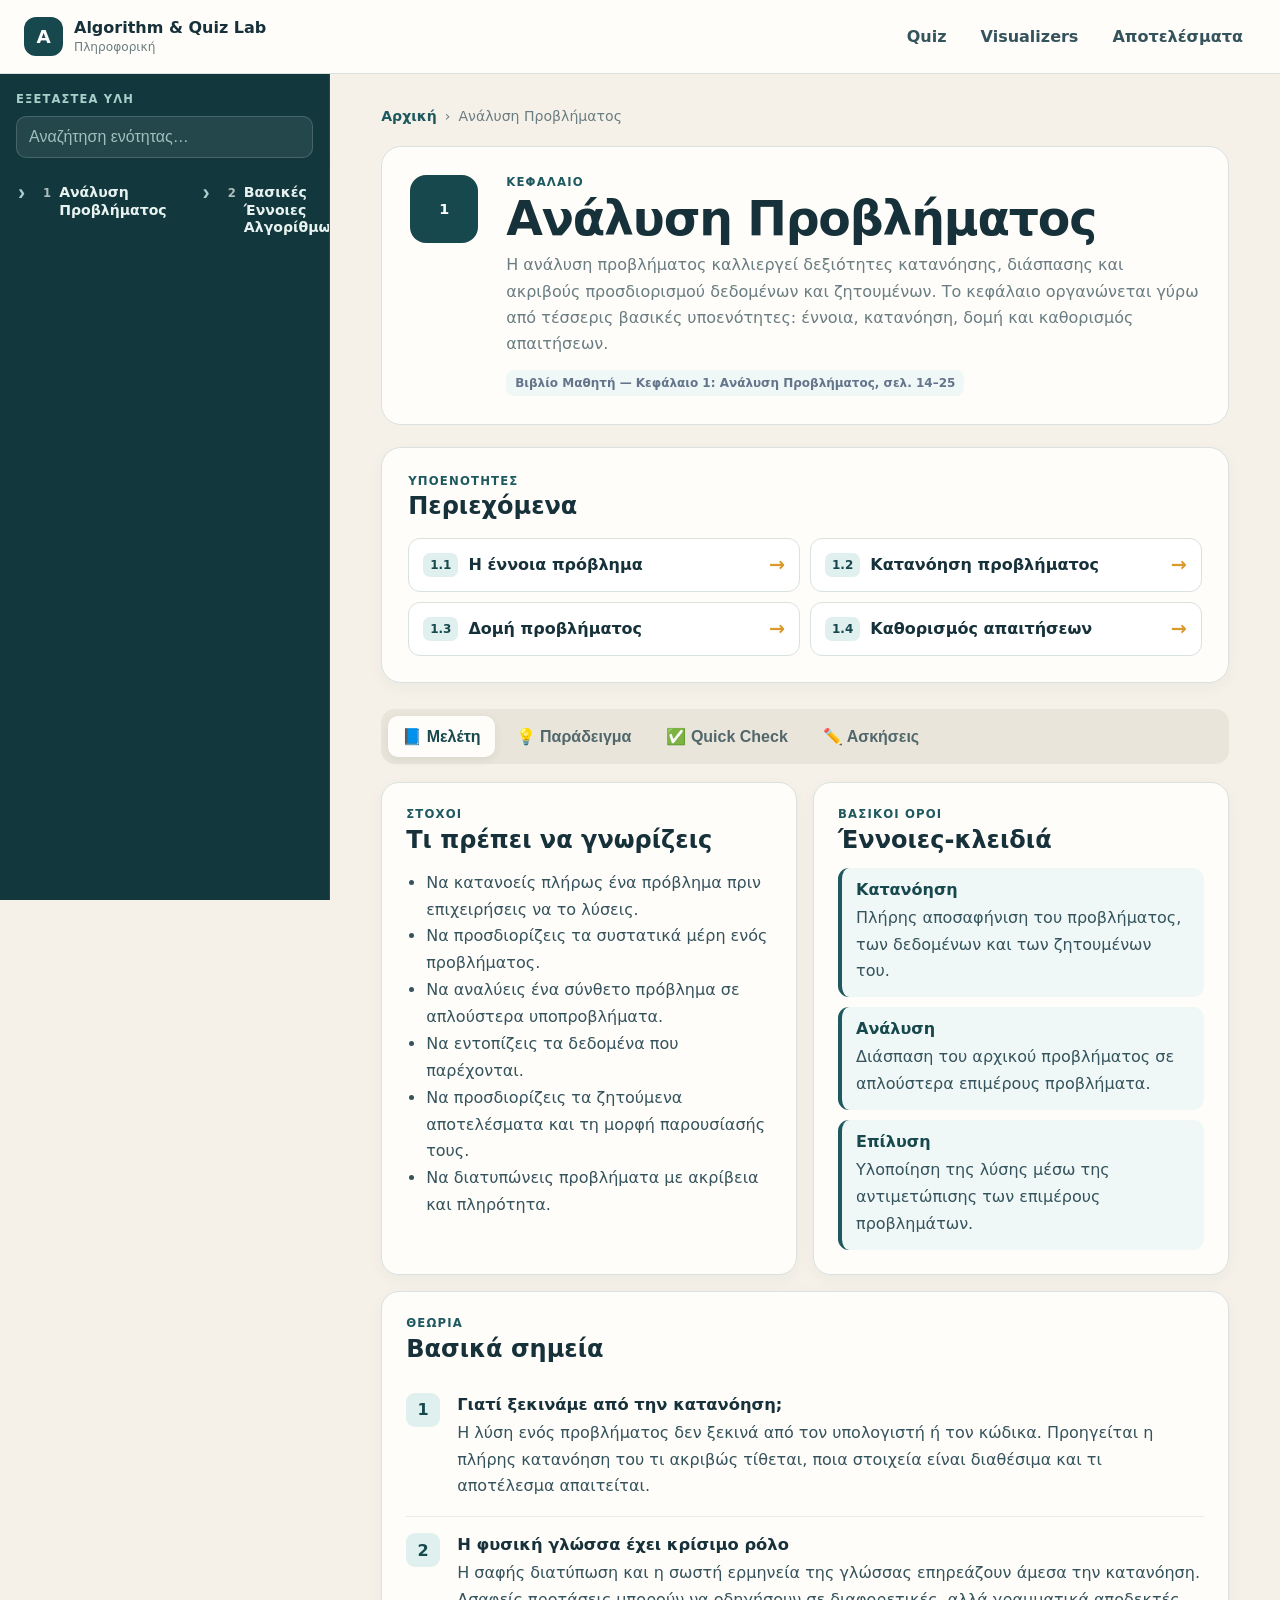
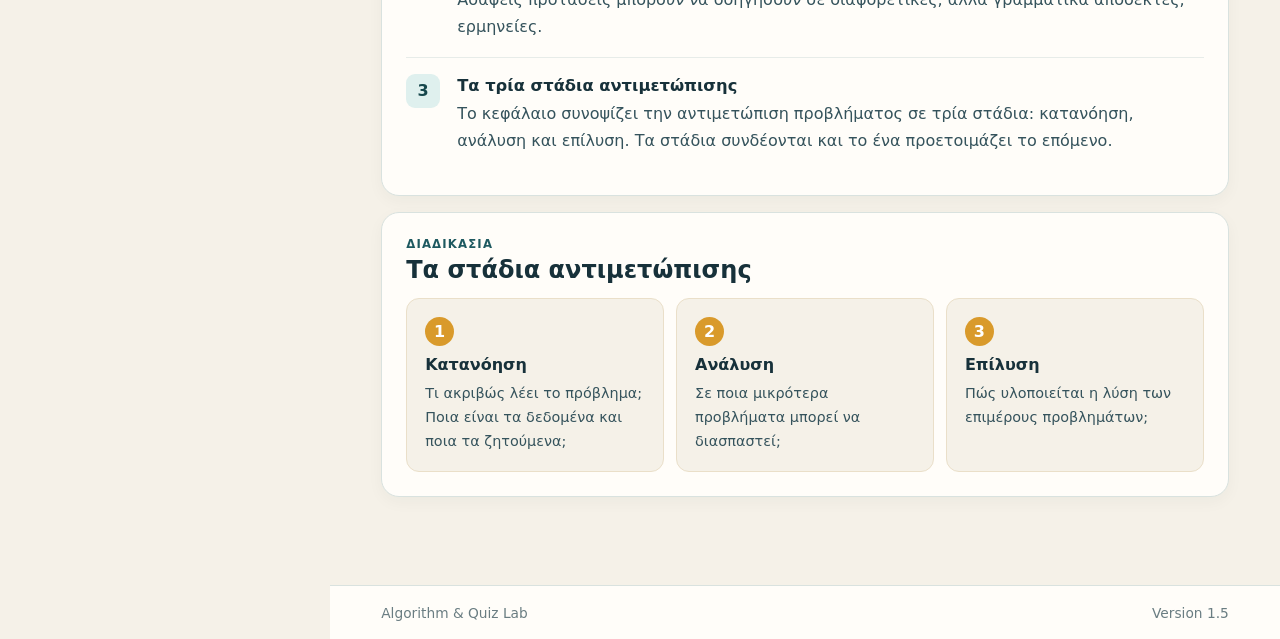
==== lesson.html @ 68e66d88 "Add files via upload" ====
<!doctype html>
<html lang="el">
<head>
  <meta charset="utf-8">
  <meta name="viewport" content="width=device-width,initial-scale=1">
  <title>Ενότητα | Algorithm & Quiz Lab</title>
  <link rel="stylesheet" href="style.css">
</head>
<body class="app-shell">

<header class="app-topbar">
  <button id="sidebar-toggle" class="mobile-menu-button">☰</button>
  <a class="app-brand" href="index.html">
    <span class="brand-symbol">A</span>
    <span><strong>Algorithm & Quiz Lab</strong><small>Πληροφορική</small></span>
  </a>
  <nav class="top-actions">
    <a href="quiz.html">Quiz</a>
    <a href="visualizer.html">Visualizers</a>
    <a href="results.html">Αποτελέσματα</a>
  </nav>
</header>

<aside class="app-sidebar">
  <div class="sidebar-head">
    <span class="sidebar-label">Εξεταστέα ύλη</span>
    <input id="syllabus-search" type="search" placeholder="Αναζήτηση ενότητας…">
  </div>
  <nav id="syllabus-nav" class="syllabus-nav"></nav>
</aside>

<main class="app-main lesson-main">
  <div class="breadcrumb"><a href="index.html">Αρχική</a><span>›</span><span id="breadcrumb-current"></span></div>

  <section class="lesson-hero-new">
    <span id="topic-code" class="topic-code"></span>
    <div>
      <span id="topic-parent" class="section-kicker"></span>
      <h1 id="topic-title"></h1>
      <p id="topic-intro"></p>
      <small id="source-note" class="source-note hidden"></small>
    </div>
  </section>

  <section id="topic-children-section" class="subtopics-panel hidden">
    <div class="panel-heading">
      <span class="section-kicker">Υποενότητες</span>
      <h2>Περιεχόμενα</h2>
    </div>
    <div id="topic-children" class="subtopics-grid"></div>
  </section>

  <div id="lesson-tabs" class="study-tabs hidden">
    <button class="study-tab active" data-study-tab="theory">📘 Μελέτη</button>
    <button class="study-tab" data-study-tab="example">💡 Παράδειγμα</button>
    <button class="study-tab" data-study-tab="check">✅ Quick Check</button>
    <button class="study-tab" data-study-tab="exercises">✏️ Ασκήσεις</button>
  </div>

  <section id="theory-study-panel" class="study-panel active"></section>
  <section id="example-study-panel" class="study-panel"></section>
  <section id="check-study-panel" class="study-panel"></section>
  <section id="exercises-study-panel" class="study-panel"></section>

  <section id="placeholder-section" class="placeholder-panel hidden">
    <span class="placeholder-icon">✦</span>
    <h2>Η δομή της ενότητας είναι έτοιμη</h2>
    <p>Το αναλυτικό περιεχόμενο θα προστεθεί σταδιακά, χωρίς να αλλάξει η πλοήγηση.</p>
  </section>

  <div id="topic-tools" class="topic-tools"></div>
</main>

<footer class="app-footer">
  <span>Algorithm & Quiz Lab</span>
  <span>Version 1.5</span>
</footer>

<script src="content.js"></script>
<script src="portal.js"></script>
<script src="lesson.js"></script>
</body>
</html>
---- style.css ----
*{box-sizing:border-box}
:root{font-family:system-ui,-apple-system,BlinkMacSystemFont,"Segoe UI",sans-serif;color:#1f2937;background:#f5f7fb}
body{margin:0;min-height:100vh}
.container{width:min(1180px,calc(100% - 32px));margin:0 auto}
.site-header{background:#fff;border-bottom:1px solid #e5e7eb;position:sticky;top:0;z-index:10}
.header-inner{min-height:68px;display:flex;align-items:center;justify-content:space-between;gap:24px}
.brand{text-decoration:none;font-weight:800;color:#111827}
nav{display:flex;gap:18px}
nav a{text-decoration:none;color:#6b7280;font-weight:700}
nav a.active,nav a:hover{color:#4f46e5}
.page-space{padding:56px 0}
.hero{max-width:860px}
.hero h1{font-size:clamp(2.2rem,6vw,4.6rem);line-height:1.02;margin:0 0 18px}
.lead{font-size:1.15rem;color:#6b7280;line-height:1.7}
.eyebrow{display:block;color:#4f46e5;text-transform:uppercase;letter-spacing:.08em;font-weight:800;font-size:.78rem;margin-bottom:8px}
.feature-grid{display:grid;grid-template-columns:repeat(2,1fr);gap:22px;margin-top:32px}
.feature-card{display:block;text-decoration:none;color:inherit;background:#fff;border:1px solid #e5e7eb;border-radius:22px;padding:28px}
.icon{width:54px;height:54px;display:grid;place-items:center;background:#eef2ff;color:#4f46e5;border-radius:14px;font-size:1.5rem;font-weight:900}
.card-link{color:#4f46e5;font-weight:800}
.card{background:#fff;border:1px solid #e5e7eb;border-radius:22px;padding:32px;box-shadow:0 18px 50px rgba(17,24,39,.06)}
.quiz-card{max-width:760px;margin:auto}
.form-grid{display:grid;grid-template-columns:1fr 2fr 1fr;gap:16px;margin:24px 0}
label{display:block;font-weight:800;margin-bottom:7px}
select,input{width:100%;padding:12px 14px;border:1px solid #d1d5db;border-radius:12px;font-size:1rem;background:#fff}
small{display:block;margin-top:6px;color:#6b7280}
.controls{display:flex;flex-wrap:wrap;gap:10px}
button{border:0;border-radius:12px;padding:13px 18px;font-size:1rem;font-weight:800;cursor:pointer;background:#111827;color:#fff}
.secondary-dark{background:#eef2ff;color:#3730a3}
.hidden{display:none!important}

.workspace{display:grid;grid-template-columns:minmax(0,1.15fr) minmax(380px,.85fr);gap:24px;margin-top:26px;align-items:start}
.array-container{min-height:300px;display:flex;align-items:flex-end;justify-content:center;gap:12px;padding:28px 10px 16px;background:#f9fafb;border:1px solid #e5e7eb;border-radius:18px}
.bar-wrap{width:min(76px,9vw);display:flex;flex-direction:column;align-items:center;justify-content:flex-end;gap:8px}
.bar{width:100%;min-height:28px;border-radius:10px 10px 4px 4px;background:#c7d2fe;transition:.2s ease}
.bar.comparing{background:#facc15}
.bar.swapping{background:#fb7185}
.bar.sorted{background:#86efac}
.bar.current{background:#93c5fd}
.bar.discarded{opacity:.18}
.bar.found{background:#22c55e}
.bar-value{font-weight:900}

.status-box,.variables-box,.feedback{margin-top:18px;padding:18px;border-radius:14px;line-height:1.55}
.status-box,.feedback{background:#eef2ff}
.variables-box{background:#f9fafb;border:1px solid #e5e7eb}
.variables-box h2{margin-top:0}
.variables-grid{display:flex;flex-wrap:wrap;gap:10px}
.var-chip{background:#fff;border:1px solid #d1d5db;border-radius:10px;padding:8px 12px;font-family:ui-monospace,SFMono-Regular,Menlo,monospace;font-weight:800}

.code-panel{position:sticky;top:92px;background:#111827;color:#e5e7eb;border-radius:18px;padding:20px;border:1px solid #1f2937}
.code-panel h2{color:#fff;margin:0}
.algo-description{color:#cbd5e1;line-height:1.6}
.pseudocode{margin:0;white-space:pre-wrap;font-family:ui-monospace,SFMono-Regular,Menlo,Consolas,monospace;font-size:.95rem;line-height:1.75}
.code-line{display:block;padding:2px 8px;border-radius:7px}
.code-line.active{background:#fde68a;color:#111827;font-weight:900}
.code-line.dim{color:#64748b}

.quiz-header{display:flex;justify-content:space-between;color:#6b7280;font-weight:800}
.answers{display:grid;gap:12px;margin:24px 0}
.answer-btn{width:100%;text-align:left;background:#f9fafb;color:#111827;border:1px solid #d1d5db}
.answer-btn.correct{background:#dcfce7;border-color:#22c55e}
.answer-btn.wrong{background:#fee2e2;border-color:#ef4444}
.final-score{font-size:2rem;font-weight:900}

@media(max-width:980px){
  .workspace{grid-template-columns:1fr}
  .code-panel{position:static}
}
@media(max-width:760px){
  .feature-grid,.form-grid{grid-template-columns:1fr}
  .header-inner{flex-direction:column;align-items:flex-start;padding:16px 0}
  .card{padding:22px}
  .array-container{gap:7px;min-height:230px}
  .bar-wrap{width:11vw}
}


.lead.compact{max-width:820px}
.mode-row{margin:18px 0}
.switch-row{display:flex;align-items:flex-start;gap:12px;padding:14px 16px;background:#f9fafb;border:1px solid #e5e7eb;border-radius:14px}
.switch-row input{width:20px;height:20px;margin-top:3px}
.switch-row span{display:block}
.switch-row small{margin-top:3px}

.prediction-card{margin:22px 0;padding:20px;border-radius:16px;background:#fff7ed;border:1px solid #fdba74}
.prediction-card h2{margin:4px 0 14px}
.prediction-options{display:grid;gap:10px}
.prediction-option{background:#fff;color:#111827;border:1px solid #fdba74;text-align:left}
.prediction-option:hover{background:#ffedd5}
.prediction-option.correct-choice{background:#dcfce7;border-color:#22c55e}
.prediction-option.wrong-choice{background:#fee2e2;border-color:#ef4444}
.prediction-feedback{margin-top:14px;padding:12px 14px;border-radius:10px;background:#fff;font-weight:700}

.trace-section{margin-top:28px}
.trace-header{display:flex;align-items:center;justify-content:space-between;gap:16px}
.trace-header h2{margin:0}
.trace-table-wrap{overflow-x:auto;margin-top:14px;border:1px solid #e5e7eb;border-radius:14px}
.trace-table{width:100%;border-collapse:collapse;min-width:760px;background:#fff}
.trace-table th,.trace-table td{padding:10px 12px;border-bottom:1px solid #e5e7eb;text-align:center;white-space:nowrap}
.trace-table th{background:#f3f4f6;font-size:.9rem}
.trace-table td.action-cell{text-align:left;white-space:normal;min-width:280px}
.trace-table tbody tr.current-trace{background:#eef2ff}
.trace-table tbody tr:last-child td{border-bottom:0}

/* ===== Version 1.0 polish ===== */
.brand{display:flex;align-items:center;gap:9px}.brand-mark{font-size:1.2rem}
.hero-wrap{background:radial-gradient(circle at 75% 20%,rgba(99,102,241,.16),transparent 34%),linear-gradient(180deg,#fff 0%,#f5f7fb 100%);border-bottom:1px solid #e5e7eb}
.hero{padding:86px 0 78px}.hero-badge{display:inline-flex;padding:8px 12px;margin-bottom:20px;border-radius:999px;background:#eef2ff;color:#4338ca;font-size:.82rem;font-weight:800}
.hero h1{max-width:900px;font-size:clamp(3rem,8vw,6.6rem);letter-spacing:-.055em;line-height:.93}.hero .lead{max-width:760px;font-size:1.24rem}.hero-actions{display:flex;flex-wrap:wrap;gap:12px;margin-top:28px}
.button{display:inline-block;text-decoration:none;border-radius:12px;padding:13px 18px;font-size:1rem;font-weight:800}.button.primary{background:#111827;color:#fff}.button.ghost{background:#fff;color:#111827;border:1px solid #d1d5db}
.section{padding:70px 0}.section-heading{max-width:760px;margin-bottom:28px}.section-heading h2{font-size:clamp(2rem,4vw,3.2rem);margin:.2rem 0 0;line-height:1.08}.feature-grid.polished{grid-template-columns:repeat(4,1fr)}.feature-card.static{cursor:default}.feature-card.static h3{margin:16px 0 8px;font-size:1.2rem}
.cta-panel{display:flex;align-items:center;justify-content:space-between;gap:28px;padding:34px;border-radius:22px;background:#111827;color:#fff}.cta-panel h2{font-size:clamp(1.8rem,3vw,2.7rem);margin:.2rem 0 .6rem}.cta-panel p{max-width:760px;color:#cbd5e1;line-height:1.65}.cta-panel .eyebrow{color:#a5b4fc}.cta-panel .button.primary{background:#fff;color:#111827;white-space:nowrap}
.site-footer{margin-top:26px;border-top:1px solid #e5e7eb;background:#fff}.footer-inner{min-height:72px;display:flex;justify-content:space-between;align-items:center;gap:20px;color:#6b7280;font-size:.92rem}
@media(max-width:980px){.feature-grid.polished{grid-template-columns:repeat(2,1fr)}.cta-panel{align-items:flex-start;flex-direction:column}}
@media(max-width:640px){.hero{padding:58px 0 50px}.feature-grid.polished{grid-template-columns:1fr}.footer-inner{flex-direction:column;justify-content:center;padding:18px 0}}


/* ===== Version 1.1: Netlify quiz result storage ===== */
.student-code-box{
  margin:24px 0;
  padding:18px;
  border:1px solid #e5e7eb;
  border-radius:14px;
  background:#f9fafb;
}
.student-code-box input{max-width:320px}
.form-error{margin-top:9px;color:#b91c1c;font-weight:700}
.save-status{
  margin:18px 0;
  padding:14px 16px;
  border-radius:12px;
  font-weight:700;
}
.save-status.saving{background:#fef3c7;color:#92400e}
.save-status.success{background:#dcfce7;color:#166534}
.save-status.error{background:#fee2e2;color:#991b1b}
.save-status.local{background:#e0f2fe;color:#075985}
.netlify-hidden-form{
  position:absolute!important;
  overflow:hidden!important;
  clip:rect(0 0 0 0)!important;
  height:1px!important;
  width:1px!important;
  margin:-1px!important;
  padding:0!important;
  border:0!important;
}

/* Version 1.2 portal */
.portal-body{background:#eef2f7}.portal-hero{background:#243d63;color:#fff}.portal-hero-inner{padding:28px 0 24px;text-align:center}.portal-kicker{display:inline-block;font-size:.82rem;font-weight:900;letter-spacing:.08em;text-transform:uppercase;color:#bcd0ef;margin-bottom:8px}.portal-hero h1{margin:0;font-size:clamp(1.55rem,3vw,2.25rem)}.portal-hero p{margin:8px 0 0;color:#d7e1ef}.portal-tabs{margin-top:18px;background:rgba(0,0,0,.08)}.portal-tabs-inner{display:grid;grid-template-columns:repeat(4,1fr);padding:0}.portal-tab{appearance:none;border:0;border-radius:0;background:transparent;color:#dce6f3;padding:18px 12px;font-weight:900;font-size:1rem;border-bottom:3px solid transparent;cursor:pointer}.portal-tab:hover{background:rgba(255,255,255,.06)}.portal-tab.active{background:#6f98d6;color:#fff;border-bottom-color:#f97316}.portal-main{padding:24px 0 46px}.portal-panel{display:none}.portal-panel.active{display:block}.portal-section-heading{margin-bottom:18px}.portal-section-heading h2{margin:3px 0 5px;font-size:1.6rem}.portal-section-heading p{margin:0;color:#64748b}.lesson-grid{display:grid;grid-template-columns:repeat(2,minmax(0,1fr));gap:9px}.lesson-card{display:flex;align-items:center;gap:14px;min-height:74px;padding:12px 16px;background:#fff;border:1px solid #d7dee8;border-radius:12px;text-decoration:none;color:#111827;transition:.16s}.lesson-card:hover{transform:translateY(-1px);box-shadow:0 7px 20px rgba(15,23,42,.08);border-color:#aab9cf}.lesson-card.ready{background:#f8fbff}.lesson-number{width:43px;height:43px;flex:0 0 43px;display:grid;place-items:center;border-radius:10px;background:#243d63;color:#fff;font-weight:900}.lesson-number.large{width:56px;height:56px;flex-basis:56px;font-size:1.2rem}.lesson-main{min-width:0;display:flex;flex-direction:column;gap:4px;flex:1}.lesson-main strong{font-size:1rem;line-height:1.25}.lesson-main small{color:#64748b}.lesson-tags{display:flex;flex-wrap:wrap;justify-content:flex-end;gap:5px}.lesson-tags span{padding:4px 7px;border-radius:999px;background:#eef2ff;color:#4338ca;font-size:.72rem;font-weight:800}.tool-grid{display:grid;grid-template-columns:repeat(3,minmax(0,1fr));gap:14px}.tool-card{display:flex;gap:14px;align-items:flex-start;padding:20px;background:#fff;border:1px solid #d7dee8;border-radius:14px;text-decoration:none;color:#111827}.tool-card:hover{border-color:#7794bd;box-shadow:0 8px 22px rgba(15,23,42,.07)}.tool-icon{width:44px;height:44px;flex:0 0 44px;display:grid;place-items:center;background:#243d63;color:#fff;border-radius:10px;font-size:1.25rem;font-weight:900}.tool-card span:last-child{display:flex;flex-direction:column;gap:6px}.tool-card small{color:#64748b;line-height:1.45}.tool-card em{font-style:normal;color:#166534;background:#dcfce7;width:max-content;padding:4px 8px;border-radius:999px;font-size:.75rem;font-weight:800}.results-info{display:flex;gap:18px;padding:24px;background:#fff;border:1px solid #d7dee8;border-radius:14px}.results-icon{width:54px;height:54px;flex:0 0 54px;display:grid;place-items:center;background:#eef2ff;border-radius:12px;font-size:1.5rem}.muted{color:#64748b}.lesson-detail-heading{display:flex;gap:16px;align-items:center;margin:20px 0}.lesson-detail-heading h1{margin:0;font-size:clamp(1.8rem,4vw,3rem)}.back-link{text-decoration:none;color:#4338ca;font-weight:800}.lesson-actions{display:flex;flex-wrap:wrap;gap:10px;margin:24px 0}.disabled-link{opacity:.55;cursor:default}.lesson-note{margin-top:28px;padding:18px;border:1px dashed #cbd5e1;border-radius:14px;background:#f8fafc}@media(max-width:900px){.tool-grid{grid-template-columns:1fr 1fr}}@media(max-width:760px){.portal-tabs-inner{grid-template-columns:1fr 1fr}.lesson-grid,.tool-grid{grid-template-columns:1fr}.lesson-tags{display:none}}


/* ===== Version 1.3 lesson content ===== */
.objectives-box{
  margin:24px 0;
  padding:20px 22px;
  border-radius:14px;
  background:#eef6ff;
  border:1px solid #c7ddf7;
}
.objectives-box h2{margin:0 0 10px;font-size:1.2rem}
.objectives-box ul{margin:0;padding-left:22px;line-height:1.75}

.lesson-content-tabs{
  display:flex;
  flex-wrap:wrap;
  gap:8px;
  margin:28px 0 16px;
  border-bottom:1px solid #e5e7eb;
}
.lesson-tab{
  border:0;
  background:transparent;
  color:#64748b;
  padding:12px 14px;
  border-radius:10px 10px 0 0;
  border-bottom:3px solid transparent;
}
.lesson-tab.active{
  background:#eef2ff;
  color:#312e81;
  border-bottom-color:#4f46e5;
}

.lesson-content-panel{display:none}
.lesson-content-panel.active{display:block}

.theory-block{
  display:grid;
  grid-template-columns:46px 1fr;
  gap:14px;
  align-items:start;
  padding:18px 0;
  border-bottom:1px solid #edf0f4;
}
.theory-block:last-child{border-bottom:0}
.theory-index{
  width:38px;
  height:38px;
  display:grid;
  place-items:center;
  border-radius:10px;
  background:#243d63;
  color:white;
  font-weight:900;
}
.theory-block h3{margin:2px 0 7px}
.theory-block p{margin:0;line-height:1.72;color:#374151}

.example-card{
  display:flex;
  gap:16px;
  padding:22px;
  border-radius:15px;
  background:#fff8e8;
  border:1px solid #f5d68a;
}
.example-icon{
  width:46px;height:46px;flex:0 0 46px;
  display:grid;place-items:center;
  border-radius:12px;background:white;font-size:1.35rem
}
.example-card h3{margin:0 0 8px}
.example-card p{margin:0;line-height:1.72}

.quick-check-intro{
  margin-bottom:14px;
  padding:12px 14px;
  border-radius:10px;
  background:#f8fafc;
  color:#475569;
}
.quick-check-card{
  padding:20px;
  margin-bottom:14px;
  border:1px solid #dbe2ea;
  border-radius:14px;
  background:#fff;
}
.quick-check-card h3{margin:0 0 14px;font-size:1rem;line-height:1.5}
.quick-options{display:grid;gap:8px}
.quick-option{
  text-align:left;
  background:#f8fafc;
  color:#111827;
  border:1px solid #d6dde7;
}
.quick-option.correct-choice{background:#dcfce7;border-color:#22c55e;color:#166534}
.quick-option.wrong-choice{background:#fee2e2;border-color:#ef4444;color:#991b1b}
.quick-option:disabled{opacity:1;cursor:default}
.quick-feedback{
  margin-top:12px;
  padding:12px 14px;
  border-radius:10px;
}
.quick-feedback.ok{background:#ecfdf5;color:#166534}
.quick-feedback.bad{background:#fff7ed;color:#9a3412}

.empty-content{
  padding:26px;
  border:1px dashed #cbd5e1;
  border-radius:14px;
  background:#f8fafc;
  text-align:center;
  color:#64748b;
}


:root{--ink:#17313a;--ink-soft:#35535c;--teal-950:#12383d;--teal-900:#17484d;--teal-800:#1e5960;--teal-100:#dff0ee;--teal-50:#eff8f7;--sand:#f5f1e8;--paper:#fffdf9;--line:#d9e2df;--amber:#d99a2b;--amber-soft:#f8e7bd;--muted:#6a7d82;--shadow:0 12px 30px rgba(23,49,58,.08)}
body.app-shell{margin:0;min-height:100vh;background:var(--sand);color:var(--ink);padding-top:74px;padding-left:330px}.app-topbar{position:fixed;inset:0 0 auto 0;height:74px;z-index:100;display:flex;align-items:center;gap:24px;padding:0 24px;background:var(--paper);border-bottom:1px solid var(--line)}.app-brand{display:flex;align-items:center;gap:11px;color:var(--ink);text-decoration:none;min-width:282px}.app-brand span:last-child{display:flex;flex-direction:column;line-height:1.08}.app-brand small{color:var(--muted);font-size:.76rem;margin-top:4px}.brand-symbol{width:39px;height:39px;display:grid;place-items:center;border-radius:12px;background:var(--teal-900);color:white;font-weight:900;font-size:1.15rem}.top-actions{display:flex;gap:8px;margin-left:auto}.top-actions a{text-decoration:none;color:var(--ink-soft);font-weight:800;padding:10px 13px;border-radius:10px}.top-actions a:hover{background:var(--teal-50);color:var(--teal-900)}.mobile-menu-button{display:none;border:0;background:var(--teal-900);color:white;border-radius:9px;padding:8px 10px}.app-sidebar{position:fixed;top:74px;left:0;bottom:0;width:330px;z-index:80;background:var(--teal-950);color:white;overflow:auto;border-right:1px solid rgba(255,255,255,.08)}.sidebar-head{position:sticky;top:0;z-index:4;padding:18px 16px 13px;background:linear-gradient(180deg,var(--teal-950) 80%,rgba(18,56,61,.96))}.sidebar-label{display:block;margin-bottom:10px;text-transform:uppercase;letter-spacing:.1em;font-size:.72rem;font-weight:900;color:#a8cfca}#syllabus-search{width:100%;padding:11px 12px;border-radius:10px;border:1px solid rgba(255,255,255,.16);background:rgba(255,255,255,.08);color:white;outline:none}#syllabus-search::placeholder{color:#9ec0bd}.syllabus-nav{padding:3px 8px 30px}.nav-node{margin:2px 0}.nav-node-row{display:flex;align-items:flex-start}.nav-toggle,.nav-spacer{width:27px;min-width:27px;height:34px}.nav-toggle{padding:0;border:0;background:transparent;color:#a8cfca;font-size:1.35rem;display:grid;place-items:center;transition:transform .15s ease}.nav-toggle.open{transform:rotate(90deg)}.nav-spacer{display:block}.nav-link{flex:1;display:flex;gap:8px;align-items:flex-start;color:#e8f2f0;text-decoration:none;padding:8px 8px;border-radius:9px;line-height:1.25}.nav-link:hover{background:rgba(255,255,255,.08)}.nav-link.active{background:var(--amber);color:#1d3135}.nav-code{flex:0 0 auto;font-size:.73rem;font-weight:900;opacity:.72;padding-top:2px}.nav-title{font-size:.88rem;font-weight:650}.nav-children{display:none;padding-left:14px}.nav-children.open{display:block}.level-1 .nav-title{font-size:.84rem}.level-2 .nav-title{font-size:.8rem}.level-2 .nav-link{color:#c9ddda}.search-hidden{display:none!important}.app-main{min-height:calc(100vh - 128px);padding:34px clamp(22px,4vw,58px) 50px}.app-footer{min-height:54px;display:flex;align-items:center;justify-content:space-between;gap:20px;padding:0 clamp(22px,4vw,58px);border-top:1px solid var(--line);background:var(--paper);color:var(--muted);font-size:.86rem}.welcome-panel{position:relative;overflow:hidden;padding:38px;border-radius:24px;background:linear-gradient(135deg,var(--teal-900),var(--teal-800));color:white;box-shadow:var(--shadow)}.welcome-panel:after{content:"";position:absolute;right:-70px;top:-90px;width:280px;height:280px;border-radius:50%;background:rgba(255,255,255,.06)}.welcome-kicker,.section-kicker{display:block;text-transform:uppercase;letter-spacing:.1em;font-size:.73rem;font-weight:900}.welcome-kicker{color:#bfe0dc}.section-kicker{color:var(--teal-800)}.welcome-panel h1{max-width:760px;margin:8px 0 10px;font-size:clamp(2rem,4.5vw,4.25rem);line-height:1.02;letter-spacing:-.045em}.welcome-panel p{max-width:760px;margin:0;color:#dbeceb;line-height:1.65}.compact-welcome h1{font-size:clamp(2rem,4vw,3.4rem)}.dashboard-grid{display:grid;grid-template-columns:repeat(2,minmax(0,1fr));gap:16px;margin:22px 0 32px}.dashboard-card{display:flex;gap:16px;align-items:flex-start;text-decoration:none;color:var(--ink);background:var(--paper);border:1px solid var(--line);border-radius:18px;padding:22px;box-shadow:0 5px 16px rgba(23,49,58,.04)}.dashboard-card:hover{border-color:#a5c4bf;box-shadow:var(--shadow);transform:translateY(-1px)}.dashboard-icon{width:50px;height:50px;flex:0 0 50px;display:grid;place-items:center;border-radius:14px;background:var(--amber-soft);font-size:1.35rem}.dashboard-card small{color:var(--teal-800);font-weight:900;text-transform:uppercase;letter-spacing:.06em}.dashboard-card h2{margin:4px 0 6px;font-size:1.25rem}.dashboard-card p{margin:0;color:var(--muted);line-height:1.5}.coverage-panel,.subtopics-panel,.placeholder-panel,.results-card-new{background:var(--paper);border:1px solid var(--line);border-radius:20px;padding:26px;box-shadow:0 5px 16px rgba(23,49,58,.04)}.coverage-panel h2,.panel-heading h2{margin:4px 0 18px}.chapter-overview{display:grid;grid-template-columns:repeat(2,minmax(0,1fr));gap:10px}.chapter-pill{display:flex;align-items:center;gap:12px;text-decoration:none;color:var(--ink);padding:13px 14px;border-radius:12px;background:var(--teal-50);border:1px solid #d6e8e5}.chapter-pill span{width:31px;height:31px;display:grid;place-items:center;border-radius:9px;background:var(--teal-900);color:white;font-weight:900}.chapter-pill strong{font-size:.92rem}.breadcrumb{display:flex;gap:8px;align-items:center;margin-bottom:18px;color:var(--muted);font-size:.88rem}.breadcrumb a{color:var(--teal-800);font-weight:800;text-decoration:none}.lesson-hero-new{display:grid;grid-template-columns:76px 1fr;gap:20px;align-items:start;padding:28px;background:var(--paper);border:1px solid var(--line);border-radius:20px}.topic-code{width:68px;min-height:68px;display:grid;place-items:center;padding:6px;border-radius:16px;background:var(--teal-900);color:white;font-weight:900;text-align:center;font-size:.9rem}.lesson-hero-new h1{margin:4px 0 8px;font-size:clamp(1.8rem,3.7vw,3.25rem);line-height:1.08;letter-spacing:-.025em}.lesson-hero-new p{margin:0;color:var(--muted);line-height:1.65}.subtopics-panel{margin-top:18px}.subtopics-grid{display:grid;grid-template-columns:repeat(2,minmax(0,1fr));gap:10px}.subtopic-card{display:grid;grid-template-columns:auto 1fr auto;gap:10px;align-items:center;text-decoration:none;color:var(--ink);padding:14px;border:1px solid var(--line);border-radius:12px;background:#fff}.subtopic-card:hover{background:var(--teal-50);border-color:#acd0ca}.subtopic-code{padding:5px 7px;border-radius:7px;background:var(--teal-100);color:var(--teal-900);font-size:.75rem;font-weight:900}.subtopic-arrow{color:var(--amber);font-size:1.2rem;font-weight:900}.content-layout{display:grid;grid-template-columns:1fr 1fr;gap:16px;margin-top:18px}.learning-card{padding:22px;background:var(--paper);border:1px solid var(--line);border-radius:18px}.learning-card:nth-child(2){grid-row:span 2}.learning-label{color:var(--teal-800);font-size:.72rem;font-weight:900;text-transform:uppercase;letter-spacing:.08em}.learning-card h2{margin:5px 0 12px}.learning-card h3{margin:18px 0 6px;font-size:1rem}.learning-card p,.learning-card li{color:var(--ink-soft);line-height:1.65}.learning-card ul{padding-left:20px}.placeholder-panel{margin-top:18px;text-align:center;padding:42px 24px}.placeholder-icon{width:52px;height:52px;display:grid;place-items:center;margin:0 auto 12px;border-radius:50%;background:var(--amber-soft);font-size:1.3rem}.placeholder-panel h2{margin:0 0 8px}.placeholder-panel p{max-width:620px;margin:0 auto;color:var(--muted);line-height:1.6}.hidden{display:none!important}.topic-tools{display:flex;flex-wrap:wrap;gap:10px;margin-top:18px}.tool-button{text-decoration:none;padding:12px 16px;border-radius:11px;background:var(--teal-900);color:white;font-weight:900}.tool-button.secondary{background:var(--amber);color:#203438}.results-card-new{display:flex;gap:18px;align-items:flex-start;margin-top:18px}.results-card-new h2{margin:0 0 8px}.results-card-new p{line-height:1.65}.muted{color:var(--muted)}.standalone-back{max-width:1180px;margin:18px auto 0;padding:0 16px}.standalone-back a{color:#1e5960;text-decoration:none;font-weight:900}@media(max-width:1050px){body.app-shell{padding-left:0}.app-sidebar{transform:translateX(-103%);transition:transform .2s ease;box-shadow:12px 0 28px rgba(0,0,0,.18)}.app-sidebar.mobile-open{transform:translateX(0)}.mobile-menu-button{display:block}.app-brand{min-width:0}}@media(max-width:760px){.top-actions{display:none}.app-main{padding:20px 14px 36px}.welcome-panel{padding:26px}.dashboard-grid,.chapter-overview,.subtopics-grid,.content-layout{grid-template-columns:1fr}.learning-card:nth-child(2){grid-row:auto}.lesson-hero-new{grid-template-columns:1fr}.topic-code{width:max-content;min-width:68px}.app-footer{padding:14px;flex-direction:column}}


/* ======================================================
   VERSION 1.5 — Rich lesson content
   ====================================================== */
.source-note{
  display:inline-block;margin-top:12px;padding:6px 9px;
  border-radius:8px;background:#eff8f7;color:#557077;
  font-size:.75rem;font-weight:700
}
.study-tabs{
  display:flex;gap:7px;flex-wrap:wrap;margin:22px 0 14px;
  padding:7px;background:#e9e5da;border-radius:14px
}
.study-tab{
  background:transparent;color:#52676c;border:0;border-radius:10px;
  padding:11px 14px;font-weight:900
}
.study-tab.active{background:#fffdf9;color:#17484d;box-shadow:0 3px 10px rgba(23,49,58,.08)}
.study-panel{display:none}
.study-panel.active{display:block}
.study-grid{
  display:grid;grid-template-columns:1fr 1fr;gap:16px;margin-bottom:16px
}
.study-card{
  padding:24px;background:#fffdf9;border:1px solid #d9e2df;
  border-radius:18px;box-shadow:0 5px 16px rgba(23,49,58,.04)
}
.study-card h2{margin:5px 0 14px}
.study-card li,.study-card p{line-height:1.68;color:#35535c}
.objectives-card ul{padding-left:20px;margin-bottom:0}
.term-list{display:grid;gap:10px}
.term-row{
  padding:12px 14px;border-radius:11px;background:#eff8f7;
  border-left:4px solid #1e5960
}
.term-row strong{color:#17484d}
.term-row p{margin:5px 0 0}
.theory-card-wide{margin-bottom:16px}
.theory-row{
  display:grid;grid-template-columns:38px 1fr;gap:13px;
  padding:16px 0;border-bottom:1px solid #e7ece9
}
.theory-row:last-child{border-bottom:0}
.theory-row>span{
  width:34px;height:34px;display:grid;place-items:center;
  border-radius:9px;background:#dff0ee;color:#17484d;font-weight:900
}
.theory-row h3{margin:2px 0 6px;font-size:1.02rem}
.theory-row p{margin:0}
.process-card{margin-bottom:16px}
.process-flow{display:grid;grid-template-columns:repeat(3,1fr);gap:12px}
.process-step{
  position:relative;padding:18px;border-radius:13px;
  background:#f5f1e8;border:1px solid #eadfc9
}
.process-step>span{
  width:29px;height:29px;display:grid;place-items:center;margin-bottom:9px;
  border-radius:50%;background:#d99a2b;color:white;font-weight:900
}
.process-step p{margin:6px 0 0;font-size:.9rem}
.example-study-card p{font-size:1rem}
.study-heading{margin-bottom:14px}
.study-heading h2{margin:4px 0 6px}
.study-heading p{margin:0;color:#6a7d82}
.study-question{
  padding:20px;margin-bottom:12px;background:#fffdf9;
  border:1px solid #d9e2df;border-radius:15px
}
.study-question h3{margin:0 0 13px;font-size:1rem;line-height:1.45}
.study-options{display:grid;gap:8px}
.study-option{
  text-align:left;background:#f8faf8;color:#17313a;
  border:1px solid #d9e2df
}
.study-option.correct{background:#dcfce7;border-color:#22c55e;color:#166534}
.study-option.wrong{background:#fee2e2;border-color:#ef4444;color:#991b1b}
.study-option:disabled{opacity:1;cursor:default}
.study-feedback{margin-top:11px;padding:12px 14px;border-radius:10px}
.study-feedback.correct{background:#ecfdf5;color:#166534}
.study-feedback.wrong{background:#fff7ed;color:#9a3412}
.exercise-list{display:grid;gap:11px}
.exercise-card{
  display:grid;grid-template-columns:40px 1fr;gap:12px;align-items:start;
  padding:18px;background:#fffdf9;border:1px solid #d9e2df;border-radius:14px
}
.exercise-card>span{
  width:34px;height:34px;display:grid;place-items:center;
  border-radius:9px;background:#d99a2b;color:white;font-weight:900
}
.exercise-card p{margin:5px 0;color:#35535c;line-height:1.55}
.problem-tree{margin-top:24px;padding:20px;background:#eff8f7;border-radius:16px}
.tree-root{
  width:max-content;max-width:100%;margin:0 auto 18px;padding:11px 16px;
  border-radius:10px;background:#17484d;color:white;font-weight:900;text-align:center
}
.tree-branches{display:grid;grid-template-columns:repeat(3,1fr);gap:12px}
.tree-branch{
  padding:13px;background:white;border:1px solid #cfe3df;border-radius:12px
}
.tree-branch>strong{display:block;margin-bottom:8px;color:#17484d;text-align:center}
.tree-branch div{display:grid;gap:6px}
.tree-branch span{
  display:block;padding:7px 8px;border-radius:8px;background:#f5f1e8;
  font-size:.83rem;text-align:center
}
@media(max-width:800px){
  .study-grid,.process-flow,.tree-branches{grid-template-columns:1fr}
}
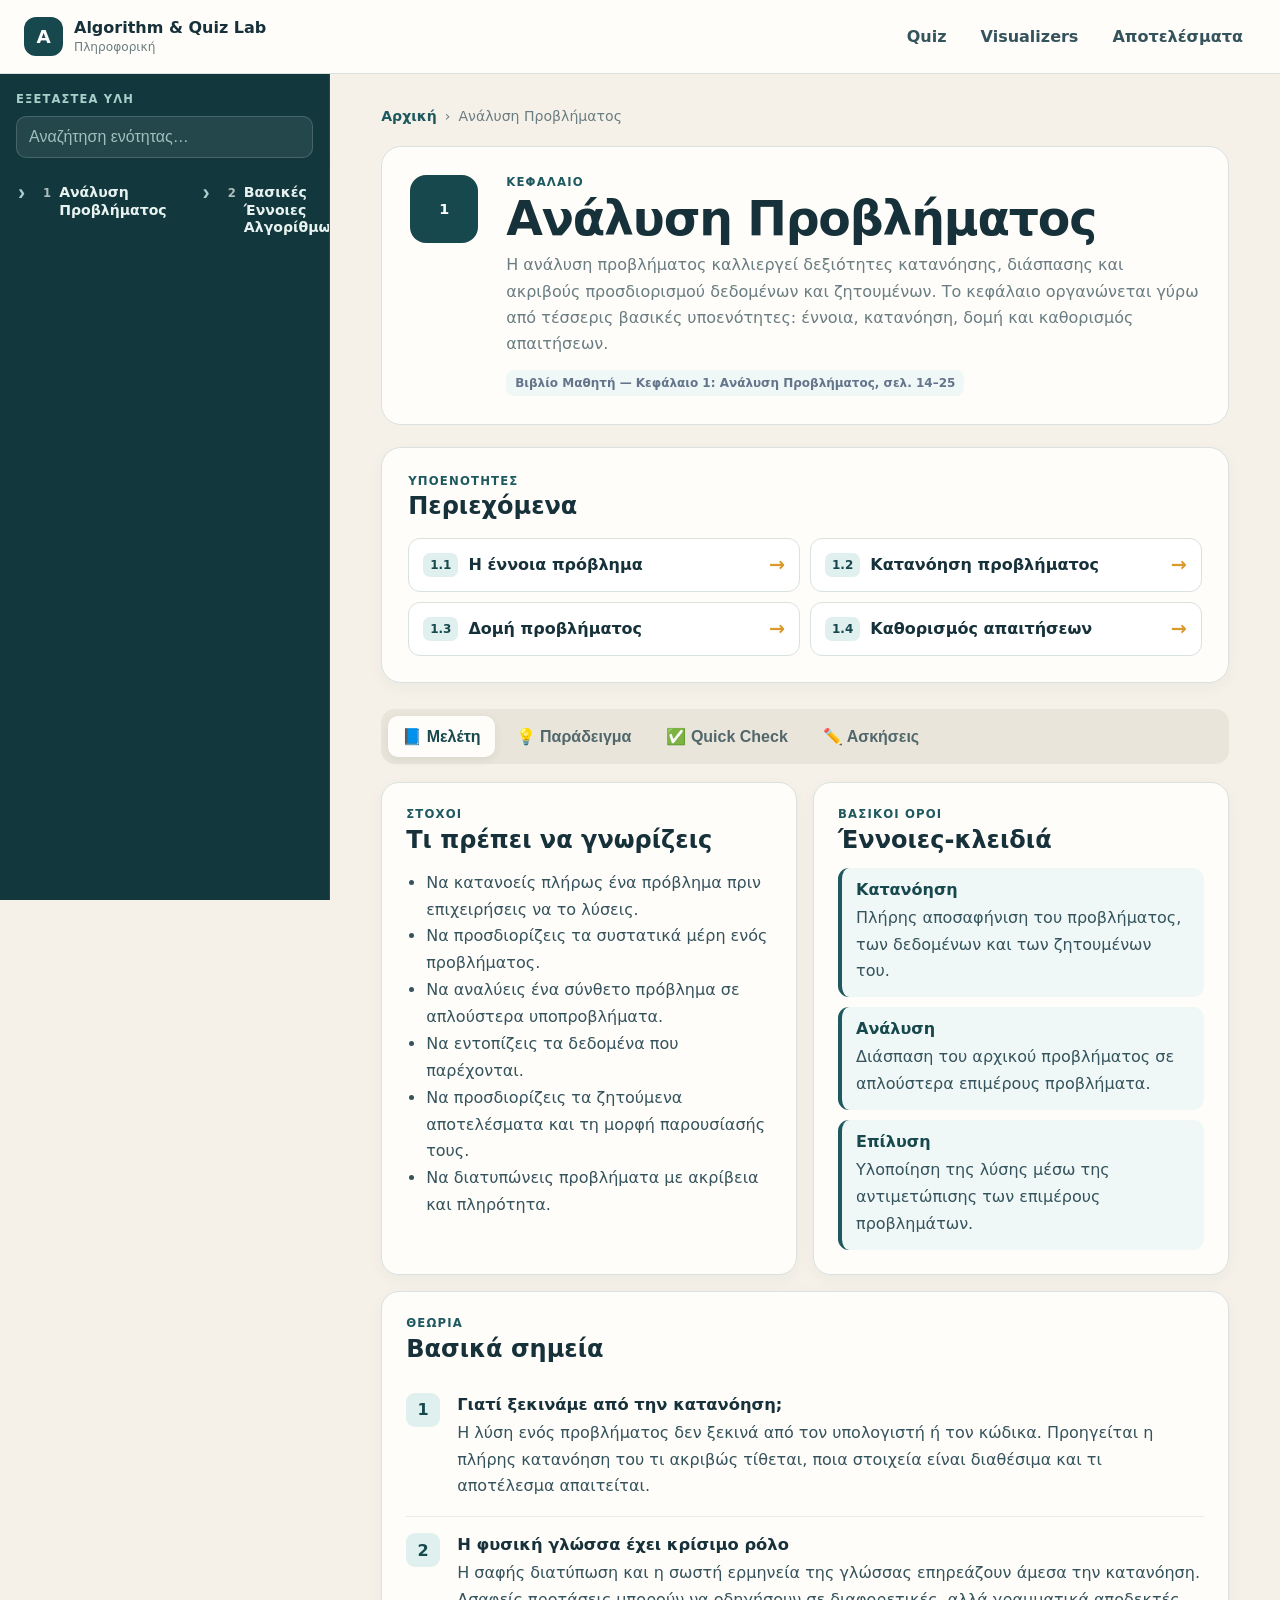
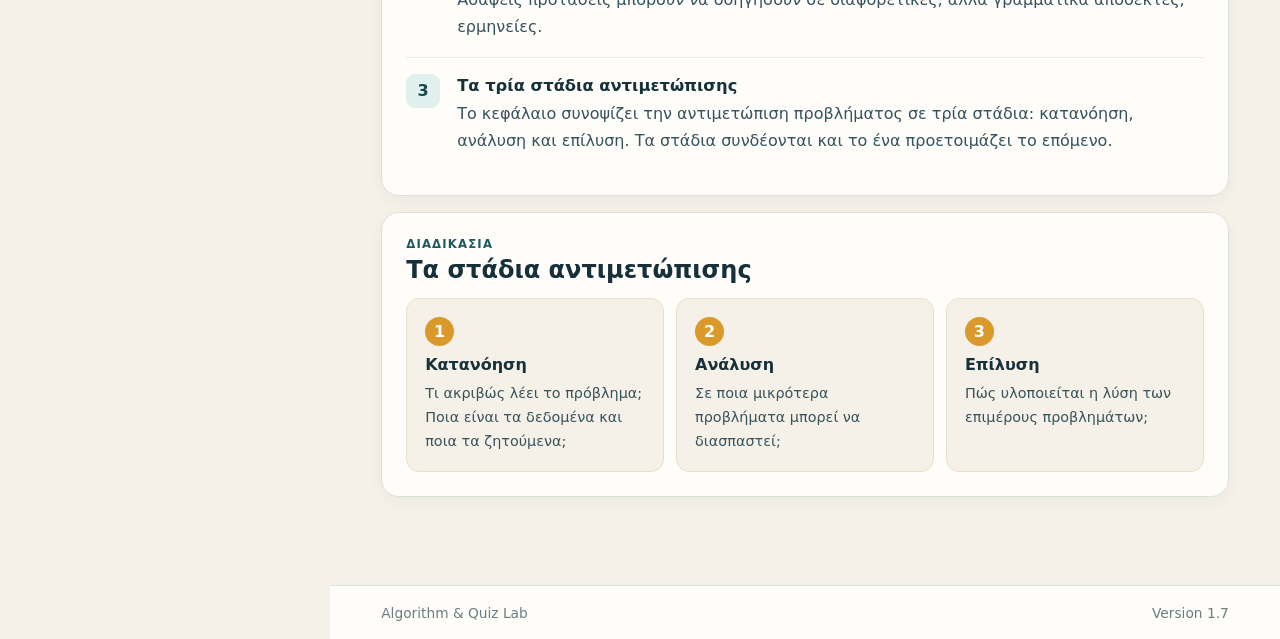
==== commit c772862d: "Add files via upload" ====
--- a/lesson.html
+++ b/lesson.html
@@ -73,7 +73,7 @@
 
 <footer class="app-footer">
   <span>Algorithm & Quiz Lab</span>
-  <span>Version 1.5</span>
+  <span>Version 1.7</span>
 </footer>
 
 <script src="content.js"></script>
--- a/style.css
+++ b/style.css
@@ -377,3 +377,19 @@
 @media(max-width:800px){
   .study-grid,.process-flow,.tree-branches{grid-template-columns:1fr}
 }
+
+/* ===== Version 1.7 code samples ===== */
+.code-samples-card{margin-bottom:16px}
+.code-sample-block{margin-top:14px}
+.code-sample-block h3{margin:0 0 8px}
+.code-sample-block pre{
+  margin:0;
+  padding:16px;
+  overflow:auto;
+  border-radius:12px;
+  background:#102f34;
+  color:#eef8f6;
+  font-family:Consolas,"Courier New",monospace;
+  line-height:1.6;
+  font-size:.9rem;
+}
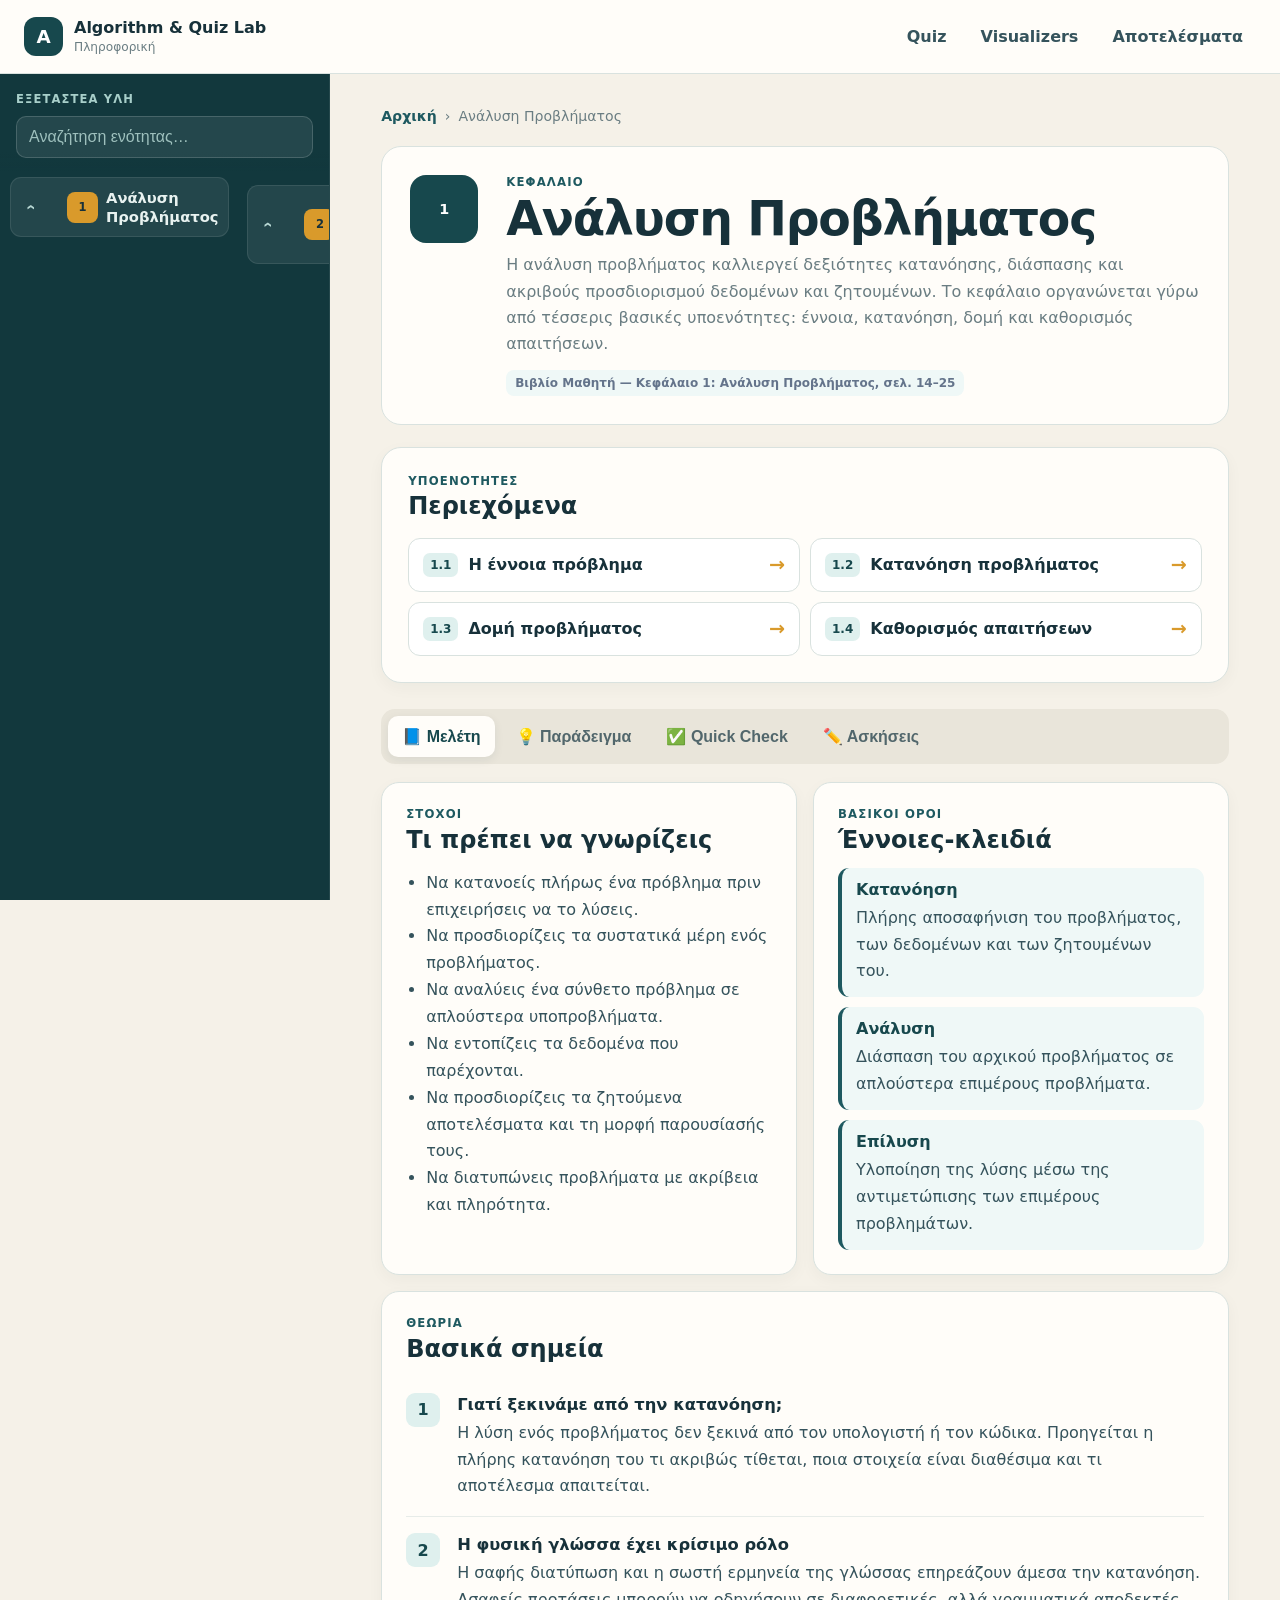
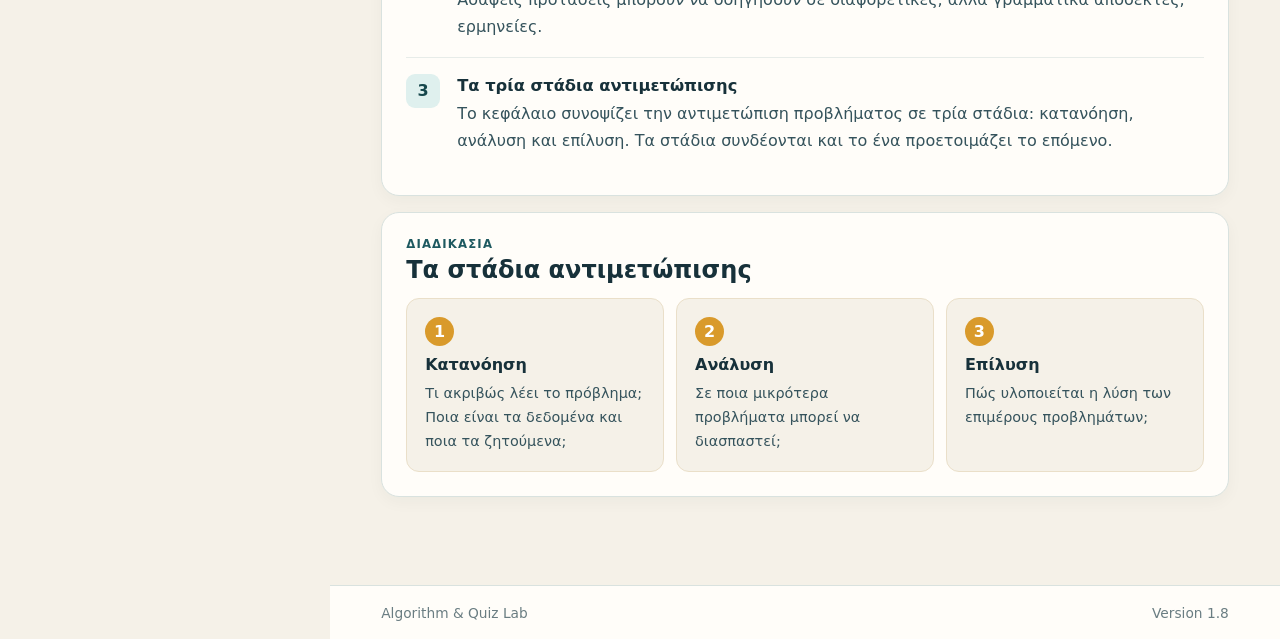
==== commit eb09175c: "Add files via upload" ====
--- a/lesson.html
+++ b/lesson.html
@@ -73,7 +73,7 @@
 
 <footer class="app-footer">
   <span>Algorithm & Quiz Lab</span>
-  <span>Version 1.7</span>
+  <span>Version 1.8</span>
 </footer>
 
 <script src="content.js"></script>
--- a/style.css
+++ b/style.css
@@ -393,3 +393,167 @@
   line-height:1.6;
   font-size:.9rem;
 }
+
+
+/* ======================================================
+   VERSION 1.8 — Vertical accordion sidebar
+   ====================================================== */
+
+.syllabus-nav{
+  padding:6px 10px 28px;
+}
+
+.nav-node{
+  margin:0 0 6px;
+}
+
+.nav-node-row{
+  display:flex;
+  align-items:stretch;
+  gap:6px;
+}
+
+/* Main chapter rows */
+.nav-node.level-0 > .nav-node-row{
+  background:rgba(255,255,255,.075);
+  border:1px solid rgba(255,255,255,.09);
+  border-radius:11px;
+  overflow:hidden;
+}
+
+.nav-node.level-0 > .nav-node-row:hover{
+  background:rgba(255,255,255,.11);
+}
+
+.nav-node.level-0 > .nav-node-row .nav-link{
+  min-height:52px;
+  padding:10px 10px 10px 12px;
+  align-items:center;
+}
+
+.nav-node.level-0 > .nav-node-row .nav-code{
+  min-width:31px;
+  height:31px;
+  padding:0 6px;
+  display:grid;
+  place-items:center;
+  border-radius:8px;
+  background:#d99a2b;
+  color:#17313a;
+  opacity:1;
+  font-size:.72rem;
+}
+
+.nav-node.level-0 > .nav-node-row .nav-title{
+  font-size:.92rem;
+  line-height:1.3;
+  font-weight:800;
+}
+
+/* Children now expand vertically at full width */
+.nav-children{
+  display:none;
+  padding:7px 0 0 0;
+  margin:0;
+}
+
+.nav-children.open{
+  display:block;
+}
+
+/* No horizontal tree indentation */
+.nav-node.level-1,
+.nav-node.level-2,
+.nav-node.level-3{
+  margin-left:0;
+}
+
+/* Subsection rows */
+.nav-node.level-1 > .nav-node-row,
+.nav-node.level-2 > .nav-node-row,
+.nav-node.level-3 > .nav-node-row{
+  border-radius:9px;
+  background:rgba(255,255,255,.035);
+  border-left:3px solid rgba(217,154,43,.55);
+}
+
+.nav-node.level-2 > .nav-node-row{
+  border-left-color:rgba(168,207,202,.6);
+  background:rgba(255,255,255,.025);
+}
+
+.nav-node.level-3 > .nav-node-row{
+  border-left-color:rgba(255,255,255,.22);
+  background:rgba(255,255,255,.018);
+}
+
+.nav-node.level-1 .nav-link,
+.nav-node.level-2 .nav-link,
+.nav-node.level-3 .nav-link{
+  padding:8px 9px;
+  min-height:40px;
+  align-items:center;
+}
+
+.nav-node.level-1 .nav-code,
+.nav-node.level-2 .nav-code,
+.nav-node.level-3 .nav-code{
+  min-width:48px;
+  opacity:.88;
+  font-size:.7rem;
+  color:#bfe0dc;
+}
+
+.nav-node.level-1 .nav-title{
+  font-size:.84rem;
+  font-weight:700;
+}
+
+.nav-node.level-2 .nav-title,
+.nav-node.level-3 .nav-title{
+  font-size:.8rem;
+  font-weight:620;
+  color:#d7e8e5;
+}
+
+/* Toggle always on the right, never consuming left indentation */
+.nav-toggle{
+  width:38px;
+  min-width:38px;
+  height:auto;
+  padding:0;
+  border:0;
+  background:transparent;
+  color:#b7d7d3;
+  display:grid;
+  place-items:center;
+  font-size:1.05rem;
+  transform:rotate(-90deg);
+  transition:transform .18s ease, background .18s ease;
+  cursor:pointer;
+}
+
+.nav-toggle:hover{
+  background:rgba(255,255,255,.07);
+}
+
+.nav-toggle.open{
+  transform:rotate(0deg);
+}
+
+/* Active item */
+.nav-link.active{
+  background:#d99a2b!important;
+  color:#17313a!important;
+  border-radius:8px;
+}
+
+.nav-link.active .nav-code,
+.nav-link.active .nav-title{
+  color:#17313a!important;
+}
+
+/* Improve chapter separation */
+.nav-node.level-0 + .nav-node.level-0{
+  margin-top:8px;
+}
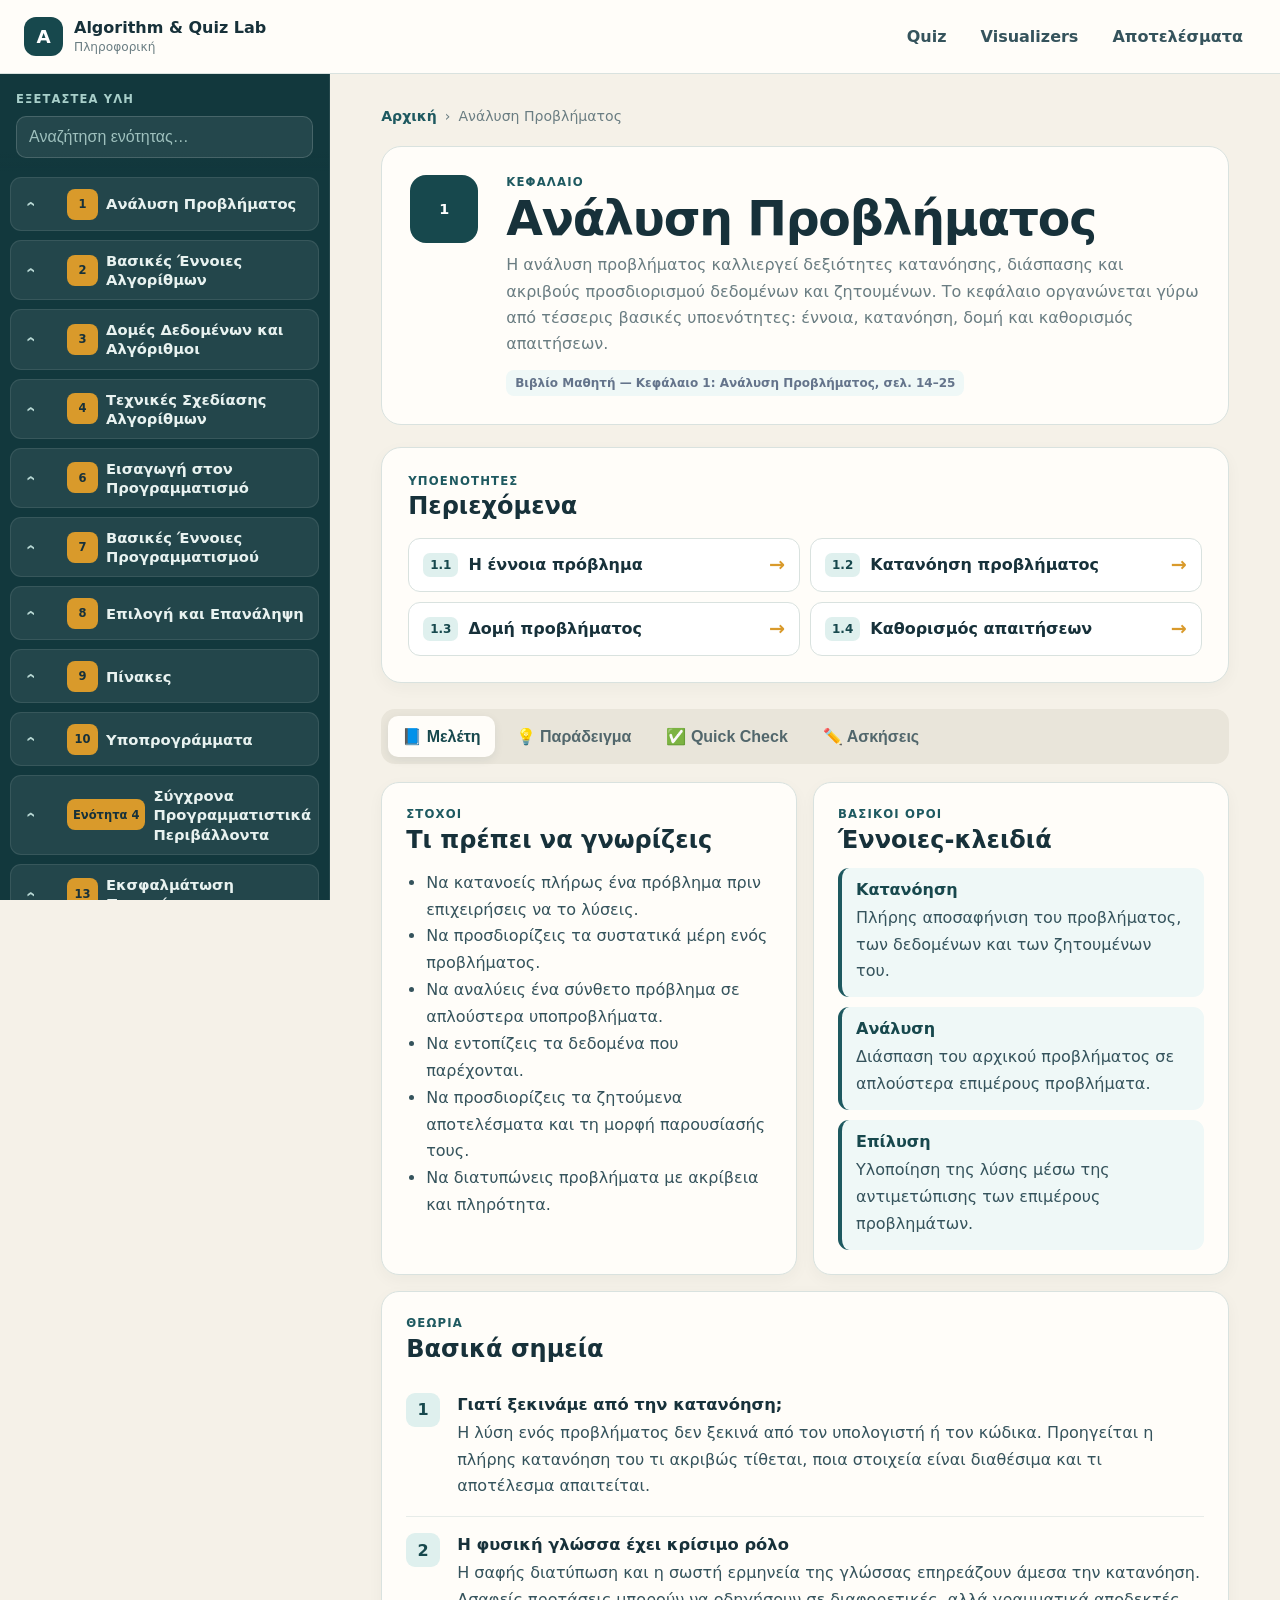
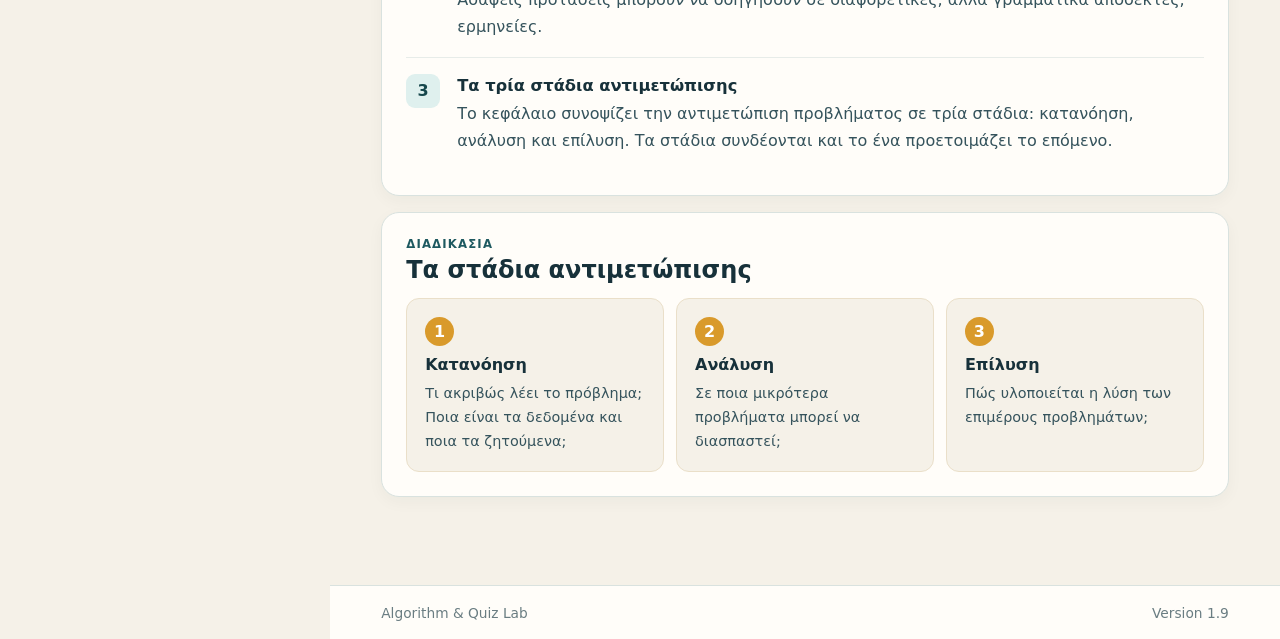
==== commit 91b4ed47: "Add files via upload" ====
--- a/lesson.html
+++ b/lesson.html
@@ -73,7 +73,7 @@
 
 <footer class="app-footer">
   <span>Algorithm & Quiz Lab</span>
-  <span>Version 1.8</span>
+  <span>Version 1.9</span>
 </footer>
 
 <script src="content.js"></script>
--- a/style.css
+++ b/style.css
@@ -557,3 +557,78 @@
 .nav-node.level-0 + .nav-node.level-0{
   margin-top:8px;
 }
+
+
+/* ======================================================
+   VERSION 1.9 — Strict vertical chapter stacking
+   ====================================================== */
+
+/* Force the syllabus itself to be a single vertical column */
+.syllabus-nav{
+  display:block !important;
+  width:100% !important;
+}
+
+/* Every main chapter occupies its own full row */
+.syllabus-nav > .nav-node.level-0{
+  display:block !important;
+  width:100% !important;
+  max-width:none !important;
+  float:none !important;
+  clear:both !important;
+  margin:0 0 9px 0 !important;
+}
+
+/* Main chapter row always spans the sidebar */
+.syllabus-nav > .nav-node.level-0 > .nav-node-row{
+  display:flex !important;
+  width:100% !important;
+  box-sizing:border-box !important;
+}
+
+/* Chapter link uses the available width */
+.syllabus-nav > .nav-node.level-0 > .nav-node-row > .nav-link{
+  display:flex !important;
+  flex:1 1 auto !important;
+  width:auto !important;
+  min-width:0 !important;
+}
+
+/* Children open underneath, never beside the parent */
+.syllabus-nav > .nav-node.level-0 > .nav-children{
+  display:none;
+  width:100% !important;
+  box-sizing:border-box !important;
+  position:static !important;
+  float:none !important;
+  clear:both !important;
+}
+
+.syllabus-nav > .nav-node.level-0 > .nav-children.open{
+  display:block !important;
+}
+
+/* All deeper levels are also strictly vertical */
+.nav-children .nav-node{
+  display:block !important;
+  width:100% !important;
+  float:none !important;
+  clear:both !important;
+}
+
+.nav-children .nav-node-row{
+  display:flex !important;
+  width:100% !important;
+}
+
+/* Also show chapter overview on the home page vertically */
+.chapter-overview{
+  display:grid !important;
+  grid-template-columns:1fr !important;
+  gap:9px !important;
+}
+
+.chapter-pill{
+  width:100% !important;
+  box-sizing:border-box !important;
+}
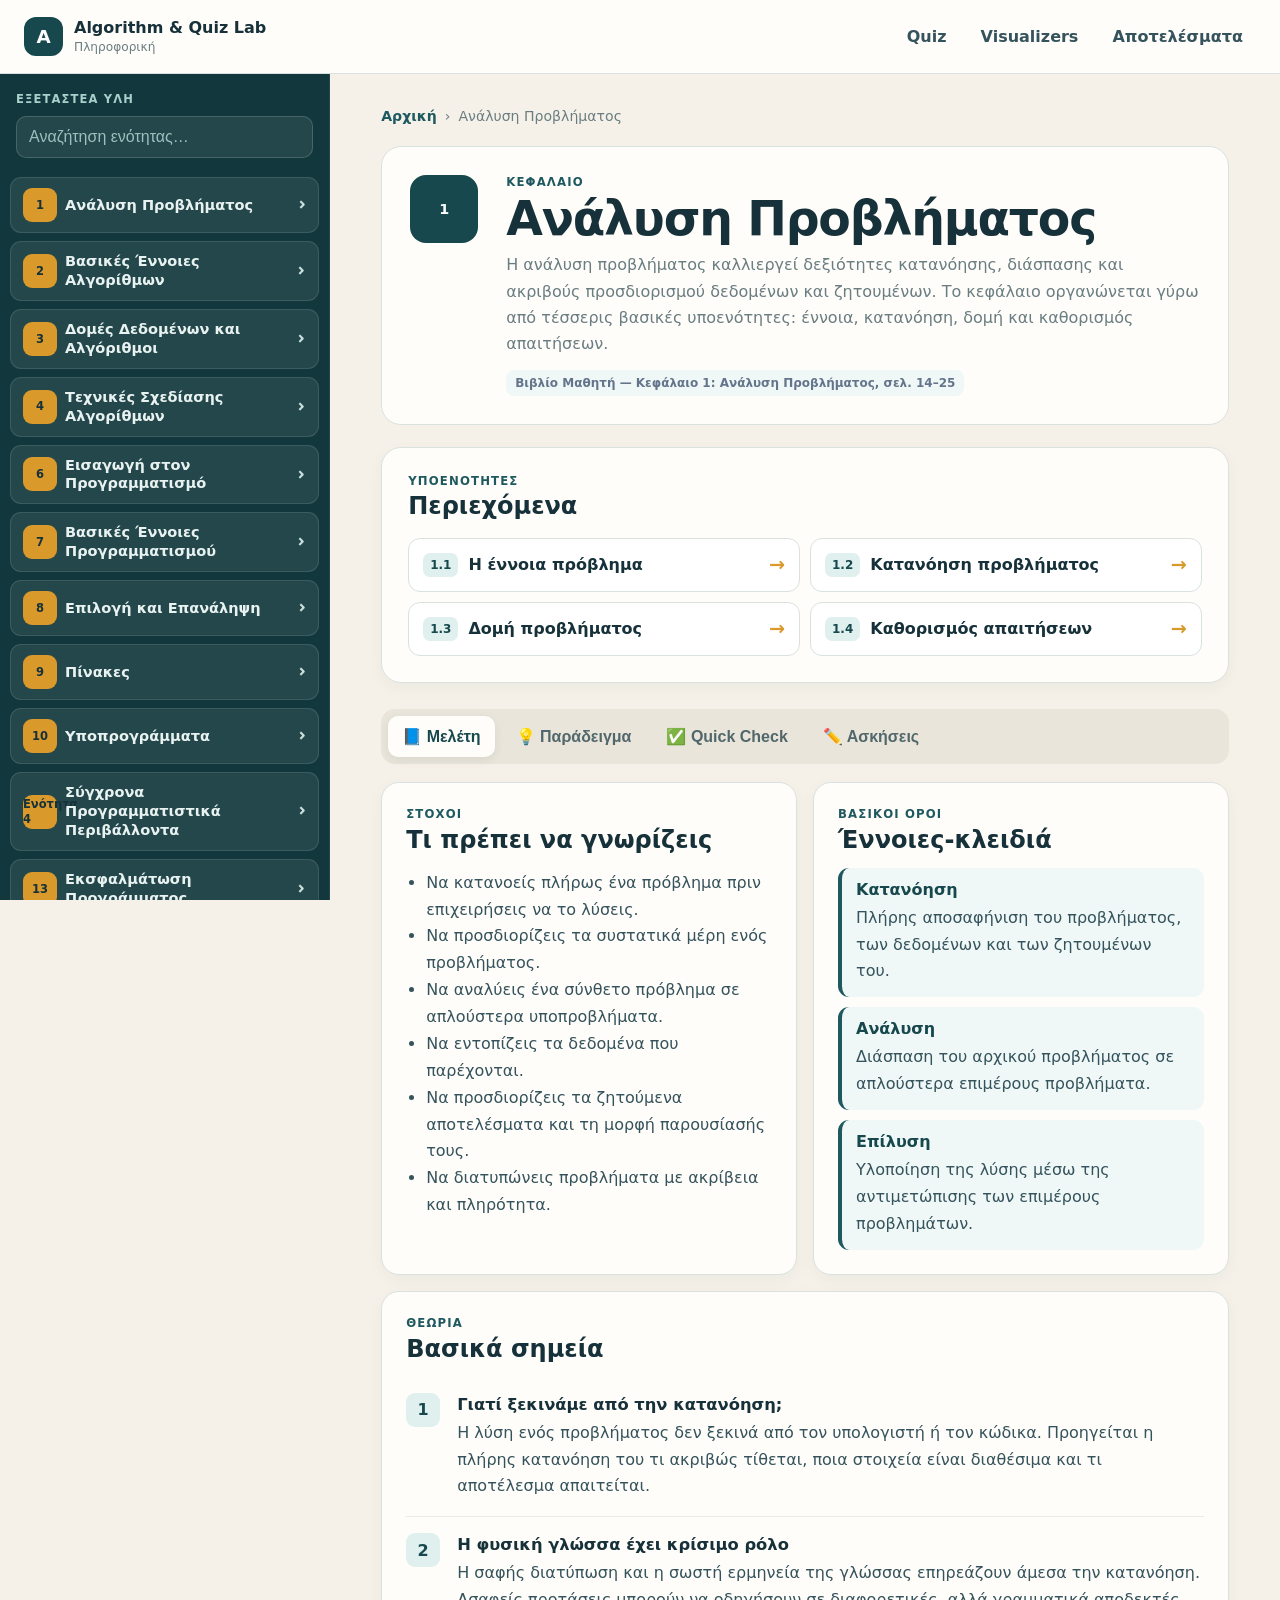
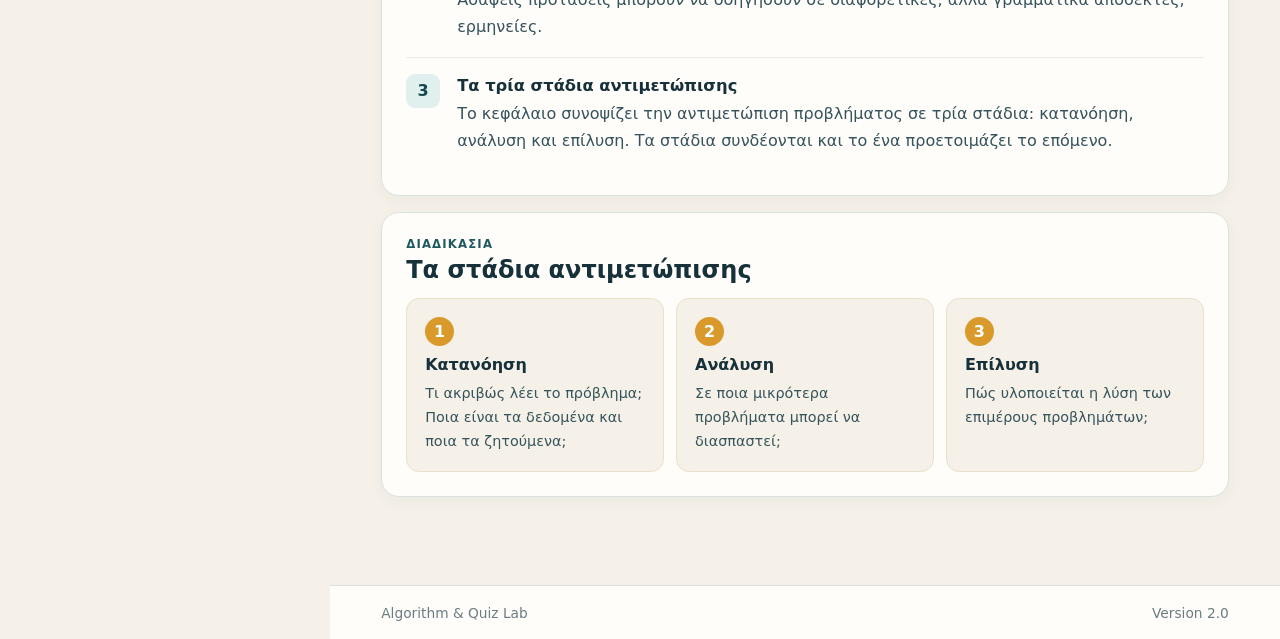
==== commit bb45be16: "Add files via upload" ====
--- a/lesson.html
+++ b/lesson.html
@@ -4,7 +4,7 @@
   <meta charset="utf-8">
   <meta name="viewport" content="width=device-width,initial-scale=1">
   <title>Ενότητα | Algorithm & Quiz Lab</title>
-  <link rel="stylesheet" href="style.css">
+  <link rel="stylesheet" href="style.css?v=2.0">
 </head>
 <body class="app-shell">
 
@@ -73,11 +73,11 @@
 
 <footer class="app-footer">
   <span>Algorithm & Quiz Lab</span>
-  <span>Version 1.9</span>
+  <span>Version 2.0</span>
 </footer>
 
 <script src="content.js"></script>
-<script src="portal.js"></script>
+<script src="portal.js?v=2.0"></script>
 <script src="lesson.js"></script>
 </body>
 </html>
--- a/style.css
+++ b/style.css
@@ -632,3 +632,159 @@
   width:100% !important;
   box-sizing:border-box !important;
 }
+
+
+/* ======================================================
+   VERSION 2.0 — Definitive vertical sidebar structure
+   ====================================================== */
+
+#syllabus-nav.vertical-syllabus{
+  display:flex !important;
+  flex-direction:column !important;
+  flex-wrap:nowrap !important;
+  align-items:stretch !important;
+  gap:8px !important;
+  width:100% !important;
+  box-sizing:border-box !important;
+}
+
+#syllabus-nav.vertical-syllabus > .nav-node{
+  display:block !important;
+  flex:none !important;
+  width:100% !important;
+  min-width:0 !important;
+  max-width:100% !important;
+  margin:0 !important;
+  box-sizing:border-box !important;
+}
+
+#syllabus-nav.vertical-syllabus > .nav-node > .nav-node-row{
+  display:flex !important;
+  flex-direction:row !important;
+  width:100% !important;
+  box-sizing:border-box !important;
+}
+
+#syllabus-nav.vertical-syllabus .nav-link{
+  flex:1 1 0 !important;
+  min-width:0 !important;
+}
+
+#syllabus-nav.vertical-syllabus .nav-children{
+  display:none !important;
+  position:static !important;
+  width:100% !important;
+  padding:7px 0 0 0 !important;
+  margin:0 !important;
+  box-sizing:border-box !important;
+}
+
+#syllabus-nav.vertical-syllabus .nav-children.open{
+  display:flex !important;
+  flex-direction:column !important;
+  flex-wrap:nowrap !important;
+  align-items:stretch !important;
+  gap:5px !important;
+}
+
+#syllabus-nav.vertical-syllabus .nav-children > .nav-node{
+  display:block !important;
+  flex:none !important;
+  width:100% !important;
+  max-width:100% !important;
+  margin:0 !important;
+  box-sizing:border-box !important;
+}
+
+#syllabus-nav.vertical-syllabus .nav-children .nav-node-row{
+  display:flex !important;
+  width:100% !important;
+  box-sizing:border-box !important;
+}
+
+/* Main chapters visually separated */
+#syllabus-nav.vertical-syllabus > .nav-node > .nav-node-row{
+  min-height:54px;
+  background:rgba(255,255,255,.08);
+  border:1px solid rgba(255,255,255,.11);
+  border-radius:11px;
+}
+
+#syllabus-nav.vertical-syllabus > .nav-node > .nav-node-row .nav-link{
+  padding:10px 8px 10px 12px;
+  align-items:center;
+}
+
+#syllabus-nav.vertical-syllabus > .nav-node > .nav-node-row .nav-code{
+  display:grid;
+  place-items:center;
+  flex:0 0 34px;
+  width:34px;
+  min-width:34px;
+  height:34px;
+  border-radius:9px;
+  background:#d99a2b;
+  color:#17313a;
+  opacity:1;
+  padding:0;
+}
+
+#syllabus-nav.vertical-syllabus > .nav-node > .nav-node-row .nav-title{
+  font-size:.91rem;
+  font-weight:800;
+}
+
+/* Subsections are also one under another */
+#syllabus-nav.vertical-syllabus .nav-children .nav-node-row{
+  min-height:40px;
+  border-left:3px solid rgba(217,154,43,.56);
+  background:rgba(255,255,255,.03);
+  border-radius:8px;
+}
+
+#syllabus-nav.vertical-syllabus .nav-children .nav-link{
+  padding:7px 8px;
+  align-items:center;
+}
+
+#syllabus-nav.vertical-syllabus .nav-children .nav-code{
+  flex:0 0 58px;
+  min-width:58px;
+  font-size:.69rem;
+  color:#bfe0dc;
+}
+
+#syllabus-nav.vertical-syllabus .nav-children .nav-title{
+  font-size:.82rem;
+  line-height:1.28;
+}
+
+#syllabus-nav.vertical-syllabus .nav-toggle{
+  flex:0 0 40px;
+  width:40px;
+  min-width:40px;
+  border:0;
+  background:transparent;
+  color:#c9e0dd;
+  cursor:pointer;
+  transform:rotate(-90deg);
+}
+
+#syllabus-nav.vertical-syllabus .nav-toggle.open{
+  transform:rotate(0deg);
+}
+
+/* Main-page chapter list is vertical too */
+.chapter-overview{
+  display:flex !important;
+  flex-direction:column !important;
+  flex-wrap:nowrap !important;
+  align-items:stretch !important;
+  gap:9px !important;
+}
+
+.chapter-overview > .chapter-pill{
+  display:flex !important;
+  width:100% !important;
+  box-sizing:border-box !important;
+}
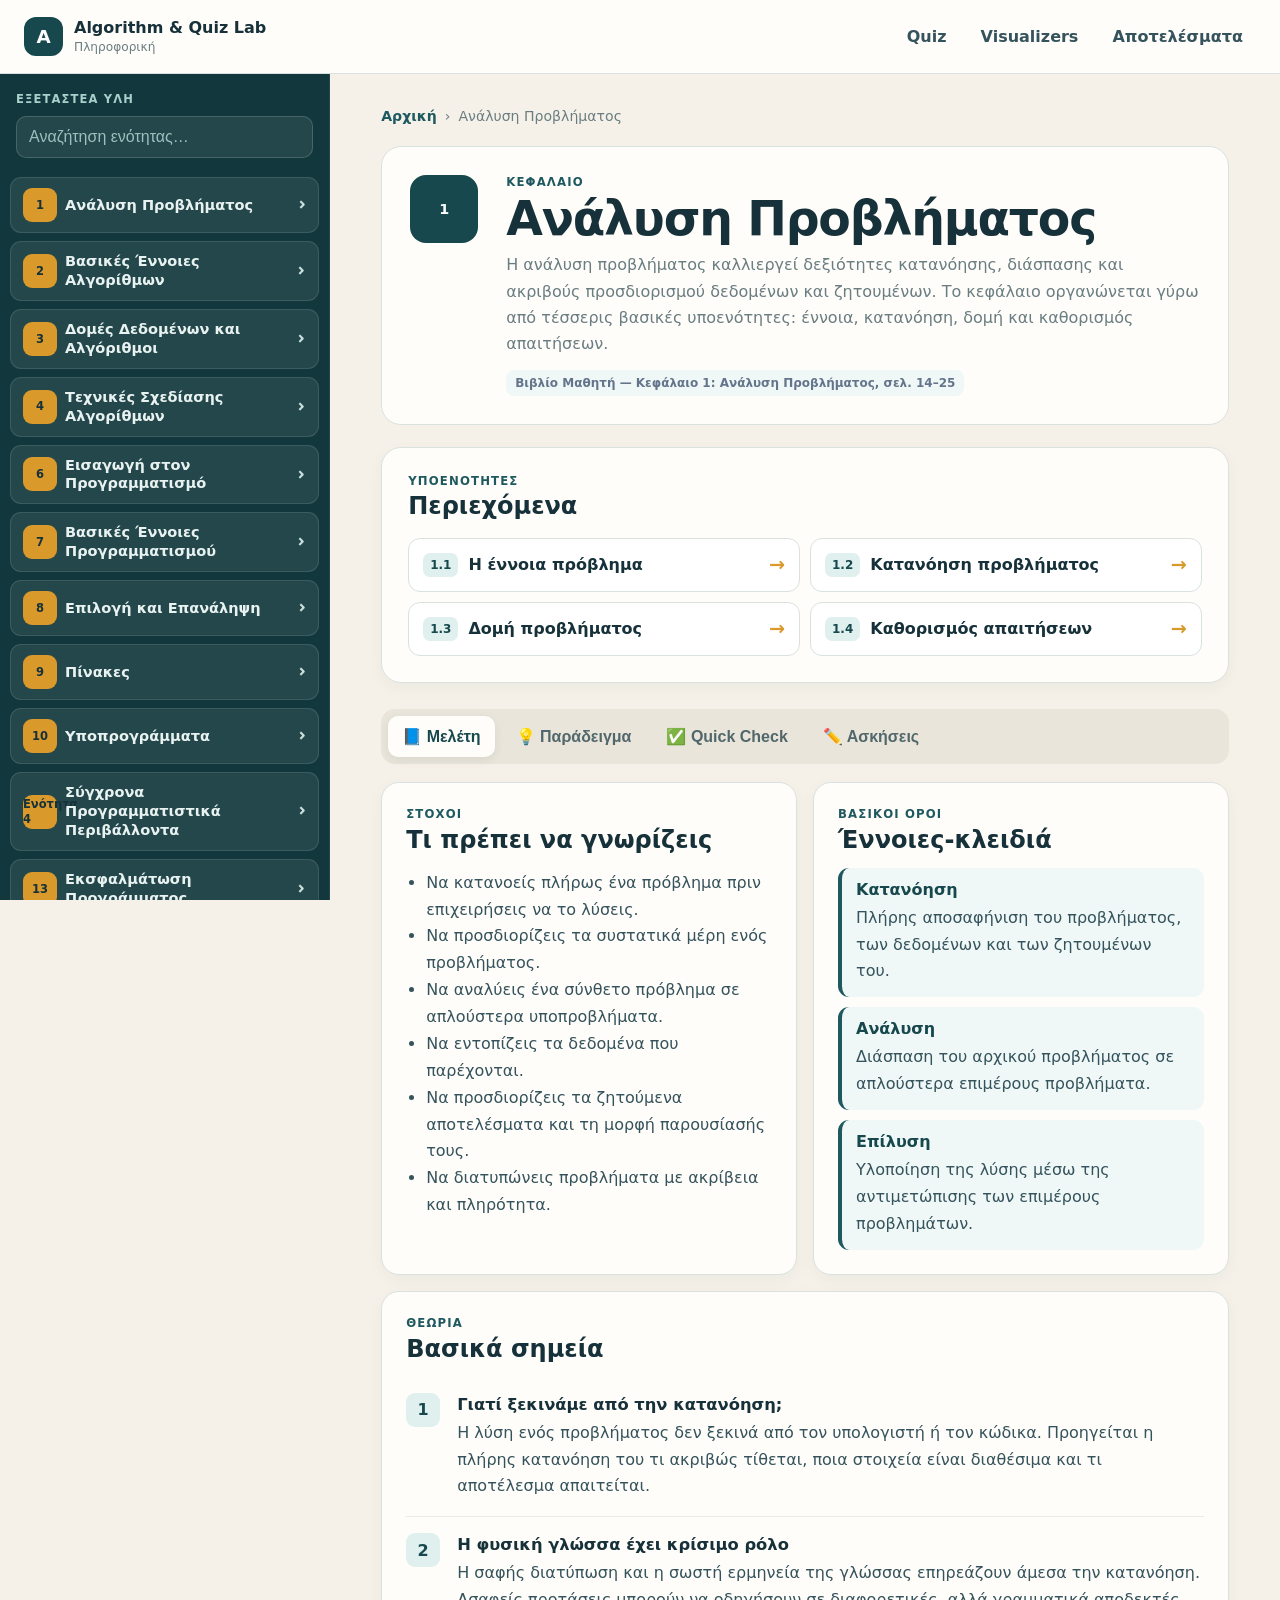
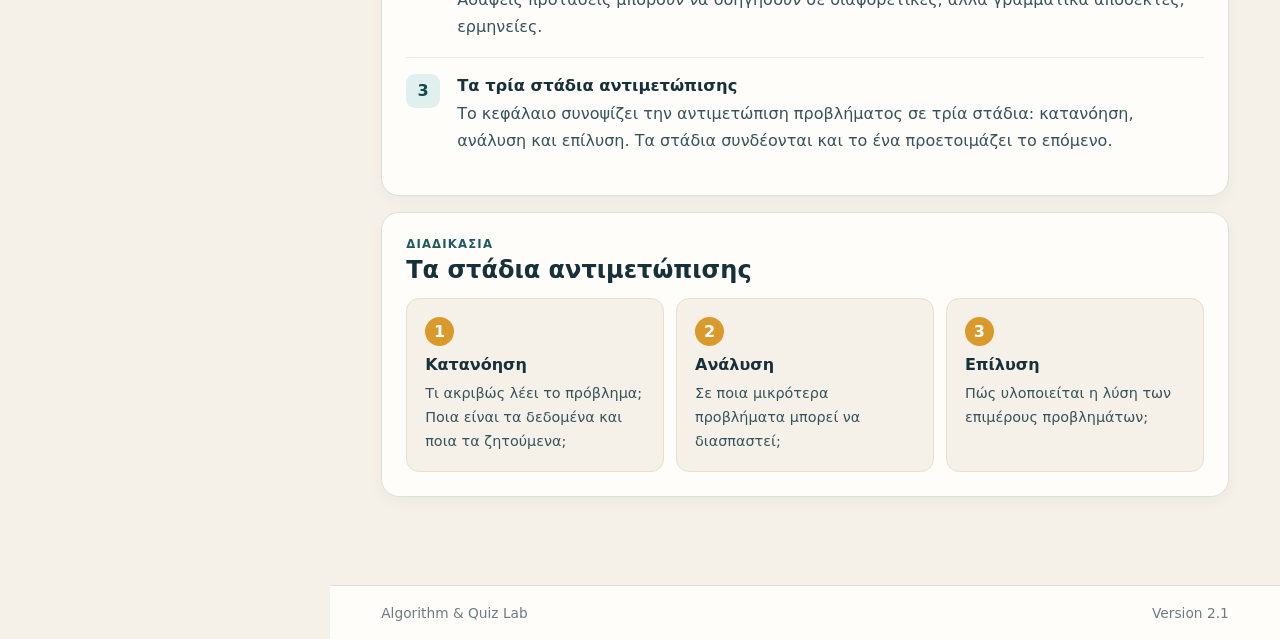
==== commit a601dd7d: "Add files via upload" ====
--- a/lesson.html
+++ b/lesson.html
@@ -4,7 +4,7 @@
   <meta charset="utf-8">
   <meta name="viewport" content="width=device-width,initial-scale=1">
   <title>Ενότητα | Algorithm & Quiz Lab</title>
-  <link rel="stylesheet" href="style.css?v=2.0">
+  <link rel="stylesheet" href="style.css?v=2.1">
 </head>
 <body class="app-shell">
 
@@ -73,11 +73,11 @@
 
 <footer class="app-footer">
   <span>Algorithm & Quiz Lab</span>
-  <span>Version 2.0</span>
+  <span>Version 2.1</span>
 </footer>
 
 <script src="content.js"></script>
-<script src="portal.js?v=2.0"></script>
+<script src="portal.js?v=2.1"></script>
 <script src="lesson.js"></script>
 </body>
 </html>
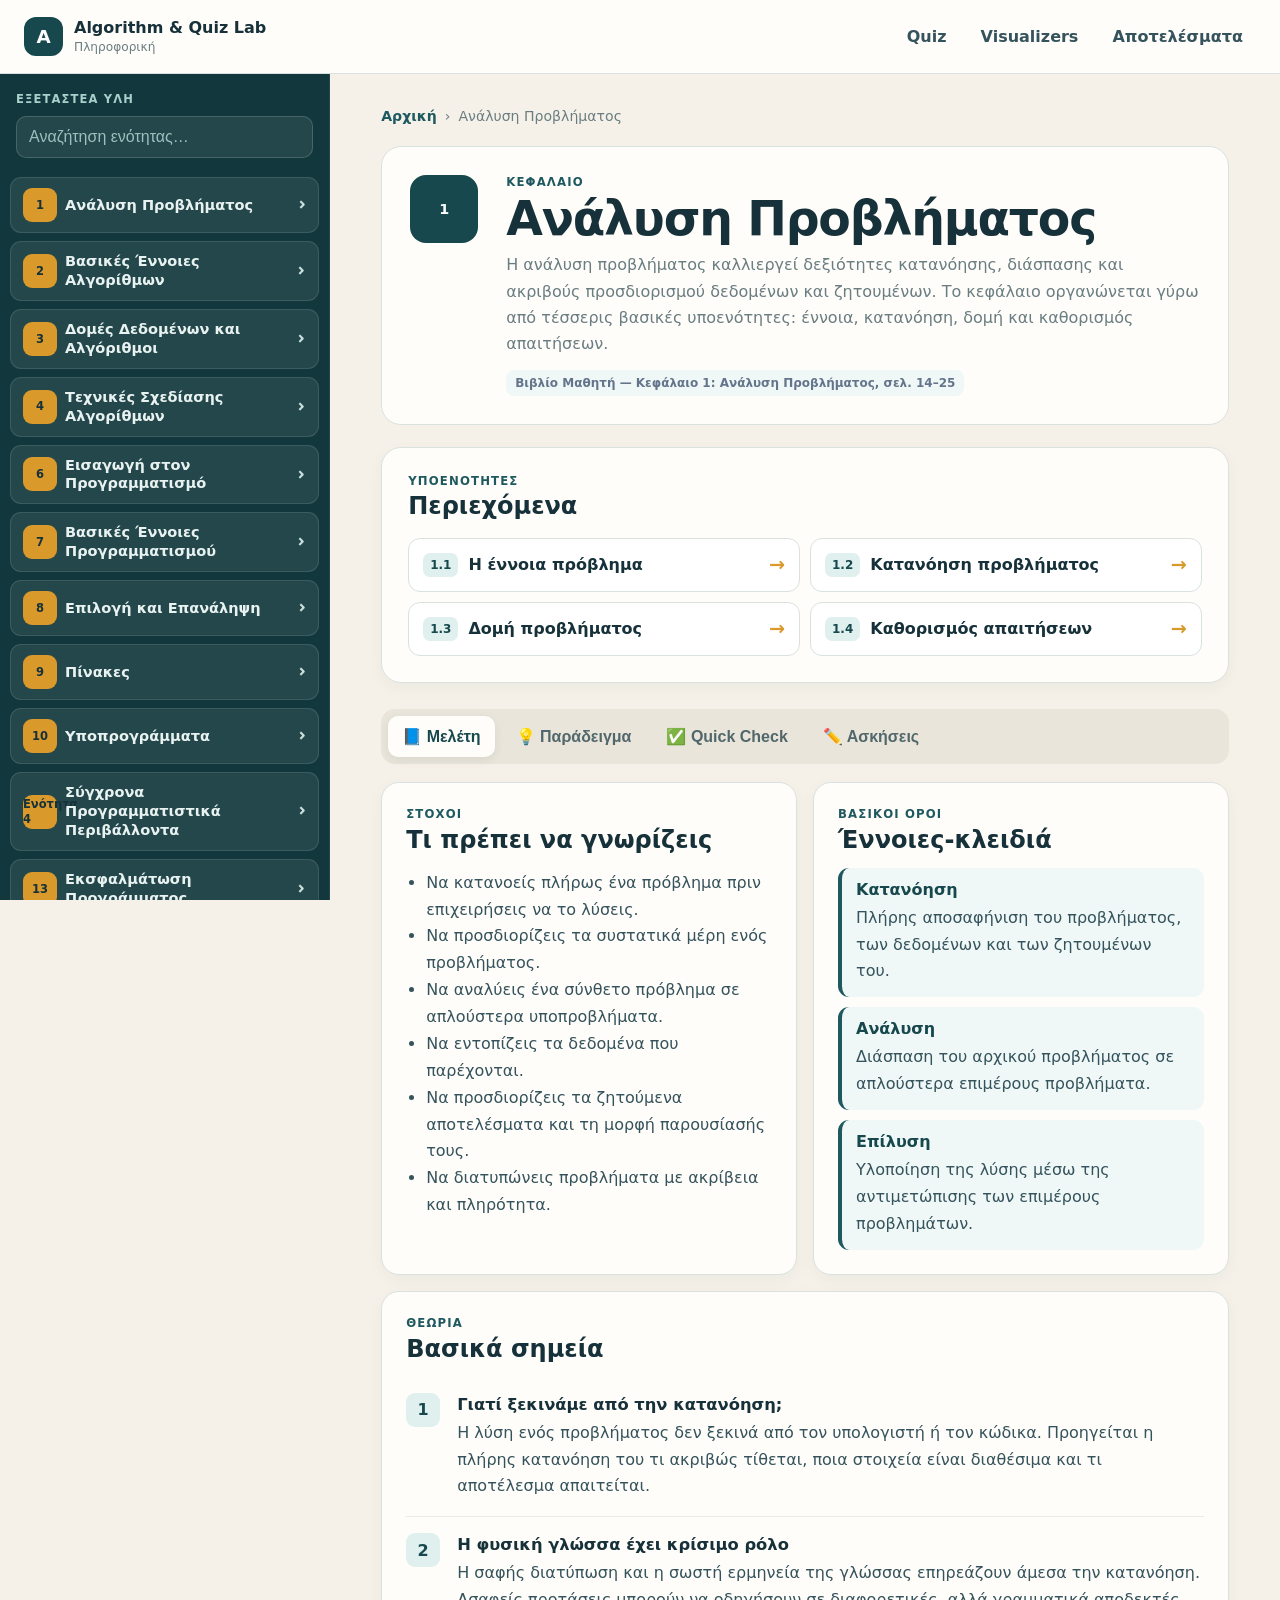
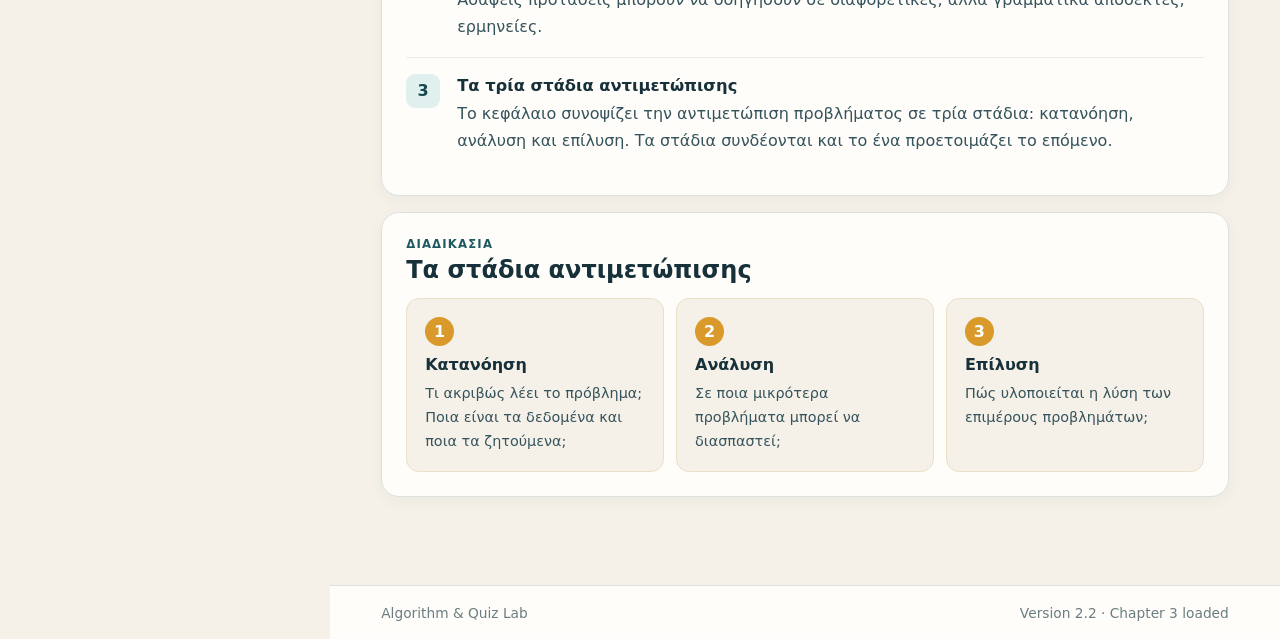
==== commit 44b23852: "Add files via upload" ====
--- a/lesson.html
+++ b/lesson.html
@@ -4,7 +4,7 @@
   <meta charset="utf-8">
   <meta name="viewport" content="width=device-width,initial-scale=1">
   <title>Ενότητα | Algorithm & Quiz Lab</title>
-  <link rel="stylesheet" href="style.css?v=2.1">
+  <link rel="stylesheet" href="style.css?v=2.2">
 </head>
 <body class="app-shell">
 
@@ -73,11 +73,11 @@
 
 <footer class="app-footer">
   <span>Algorithm & Quiz Lab</span>
-  <span>Version 2.1</span>
+  <span>Version 2.2 · Chapter 3 loaded</span>
 </footer>
 
-<script src="content.js"></script>
-<script src="portal.js?v=2.1"></script>
-<script src="lesson.js"></script>
+<script src="content.js?v=2.2"></script>
+<script src="portal.js?v=2.2"></script>
+<script src="lesson.js?v=2.2"></script>
 </body>
 </html>
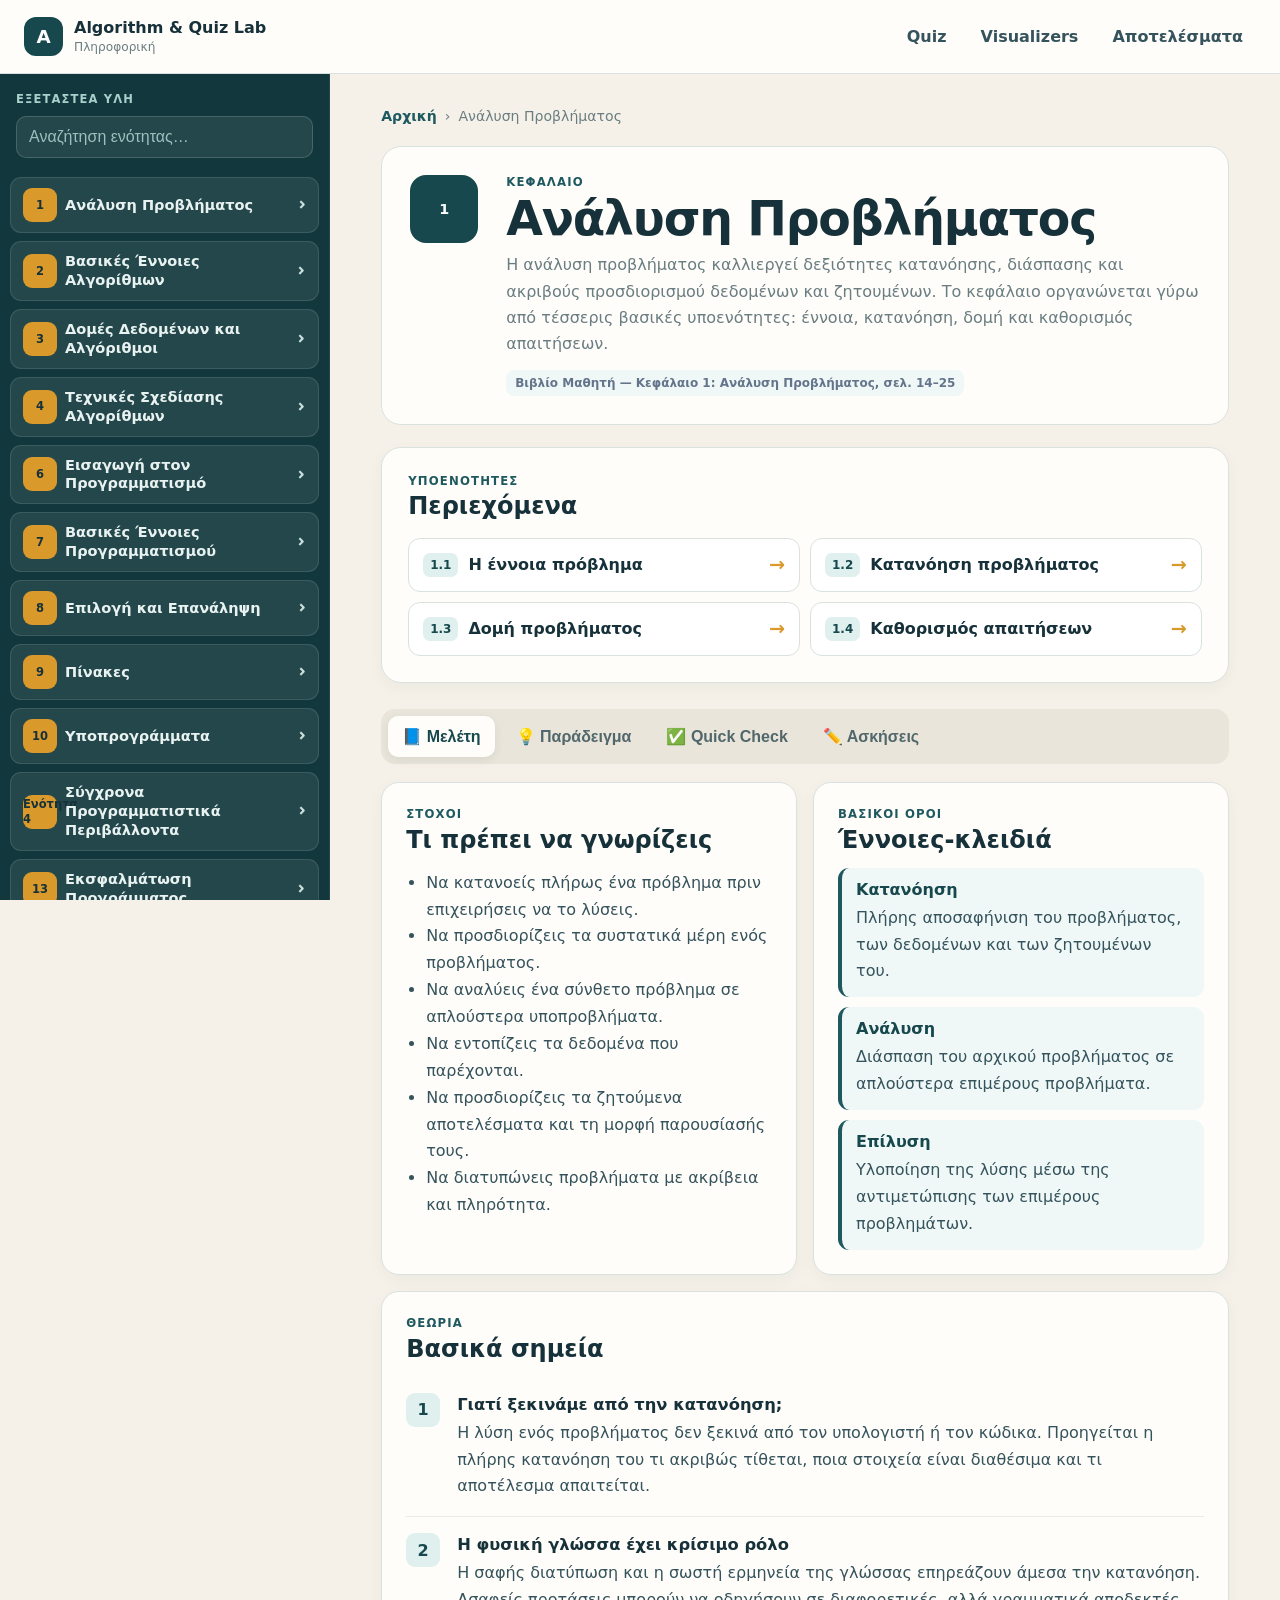
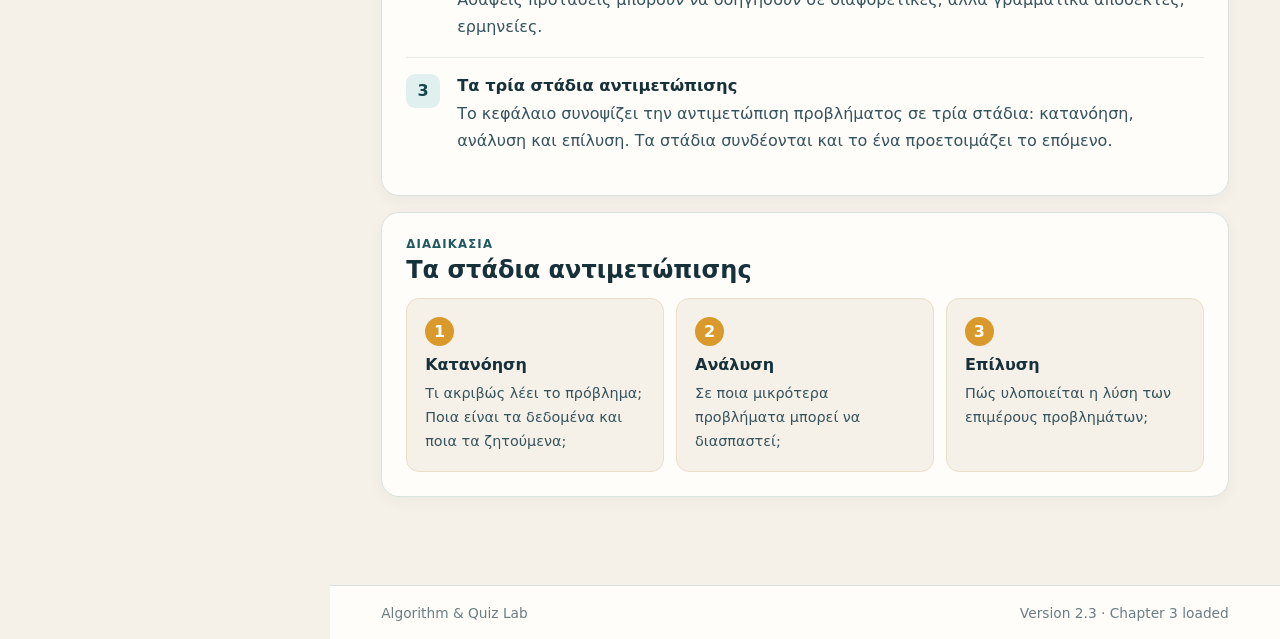
==== commit ecf91ae9: "Add files via upload" ====
--- a/lesson.html
+++ b/lesson.html
@@ -4,7 +4,7 @@
   <meta charset="utf-8">
   <meta name="viewport" content="width=device-width,initial-scale=1">
   <title>Ενότητα | Algorithm & Quiz Lab</title>
-  <link rel="stylesheet" href="style.css?v=2.2">
+  <link rel="stylesheet" href="style-v23.css">
 </head>
 <body class="app-shell">
 
@@ -73,11 +73,11 @@
 
 <footer class="app-footer">
   <span>Algorithm & Quiz Lab</span>
-  <span>Version 2.2 · Chapter 3 loaded</span>
+  <span>Version 2.3 · Chapter 3 loaded</span>
 </footer>
 
-<script src="content.js?v=2.2"></script>
-<script src="portal.js?v=2.2"></script>
-<script src="lesson.js?v=2.2"></script>
+<script src="content-v23.js"></script>
+<script src="portal-v23.js"></script>
+<script src="lesson-v23.js"></script>
 </body>
 </html>
--- a/style-v23.css
+++ b/style-v23.css
@@ -0,0 +1,790 @@
+*{box-sizing:border-box}
+:root{font-family:system-ui,-apple-system,BlinkMacSystemFont,"Segoe UI",sans-serif;color:#1f2937;background:#f5f7fb}
+body{margin:0;min-height:100vh}
+.container{width:min(1180px,calc(100% - 32px));margin:0 auto}
+.site-header{background:#fff;border-bottom:1px solid #e5e7eb;position:sticky;top:0;z-index:10}
+.header-inner{min-height:68px;display:flex;align-items:center;justify-content:space-between;gap:24px}
+.brand{text-decoration:none;font-weight:800;color:#111827}
+nav{display:flex;gap:18px}
+nav a{text-decoration:none;color:#6b7280;font-weight:700}
+nav a.active,nav a:hover{color:#4f46e5}
+.page-space{padding:56px 0}
+.hero{max-width:860px}
+.hero h1{font-size:clamp(2.2rem,6vw,4.6rem);line-height:1.02;margin:0 0 18px}
+.lead{font-size:1.15rem;color:#6b7280;line-height:1.7}
+.eyebrow{display:block;color:#4f46e5;text-transform:uppercase;letter-spacing:.08em;font-weight:800;font-size:.78rem;margin-bottom:8px}
+.feature-grid{display:grid;grid-template-columns:repeat(2,1fr);gap:22px;margin-top:32px}
+.feature-card{display:block;text-decoration:none;color:inherit;background:#fff;border:1px solid #e5e7eb;border-radius:22px;padding:28px}
+.icon{width:54px;height:54px;display:grid;place-items:center;background:#eef2ff;color:#4f46e5;border-radius:14px;font-size:1.5rem;font-weight:900}
+.card-link{color:#4f46e5;font-weight:800}
+.card{background:#fff;border:1px solid #e5e7eb;border-radius:22px;padding:32px;box-shadow:0 18px 50px rgba(17,24,39,.06)}
+.quiz-card{max-width:760px;margin:auto}
+.form-grid{display:grid;grid-template-columns:1fr 2fr 1fr;gap:16px;margin:24px 0}
+label{display:block;font-weight:800;margin-bottom:7px}
+select,input{width:100%;padding:12px 14px;border:1px solid #d1d5db;border-radius:12px;font-size:1rem;background:#fff}
+small{display:block;margin-top:6px;color:#6b7280}
+.controls{display:flex;flex-wrap:wrap;gap:10px}
+button{border:0;border-radius:12px;padding:13px 18px;font-size:1rem;font-weight:800;cursor:pointer;background:#111827;color:#fff}
+.secondary-dark{background:#eef2ff;color:#3730a3}
+.hidden{display:none!important}
+
+.workspace{display:grid;grid-template-columns:minmax(0,1.15fr) minmax(380px,.85fr);gap:24px;margin-top:26px;align-items:start}
+.array-container{min-height:300px;display:flex;align-items:flex-end;justify-content:center;gap:12px;padding:28px 10px 16px;background:#f9fafb;border:1px solid #e5e7eb;border-radius:18px}
+.bar-wrap{width:min(76px,9vw);display:flex;flex-direction:column;align-items:center;justify-content:flex-end;gap:8px}
+.bar{width:100%;min-height:28px;border-radius:10px 10px 4px 4px;background:#c7d2fe;transition:.2s ease}
+.bar.comparing{background:#facc15}
+.bar.swapping{background:#fb7185}
+.bar.sorted{background:#86efac}
+.bar.current{background:#93c5fd}
+.bar.discarded{opacity:.18}
+.bar.found{background:#22c55e}
+.bar-value{font-weight:900}
+
+.status-box,.variables-box,.feedback{margin-top:18px;padding:18px;border-radius:14px;line-height:1.55}
+.status-box,.feedback{background:#eef2ff}
+.variables-box{background:#f9fafb;border:1px solid #e5e7eb}
+.variables-box h2{margin-top:0}
+.variables-grid{display:flex;flex-wrap:wrap;gap:10px}
+.var-chip{background:#fff;border:1px solid #d1d5db;border-radius:10px;padding:8px 12px;font-family:ui-monospace,SFMono-Regular,Menlo,monospace;font-weight:800}
+
+.code-panel{position:sticky;top:92px;background:#111827;color:#e5e7eb;border-radius:18px;padding:20px;border:1px solid #1f2937}
+.code-panel h2{color:#fff;margin:0}
+.algo-description{color:#cbd5e1;line-height:1.6}
+.pseudocode{margin:0;white-space:pre-wrap;font-family:ui-monospace,SFMono-Regular,Menlo,Consolas,monospace;font-size:.95rem;line-height:1.75}
+.code-line{display:block;padding:2px 8px;border-radius:7px}
+.code-line.active{background:#fde68a;color:#111827;font-weight:900}
+.code-line.dim{color:#64748b}
+
+.quiz-header{display:flex;justify-content:space-between;color:#6b7280;font-weight:800}
+.answers{display:grid;gap:12px;margin:24px 0}
+.answer-btn{width:100%;text-align:left;background:#f9fafb;color:#111827;border:1px solid #d1d5db}
+.answer-btn.correct{background:#dcfce7;border-color:#22c55e}
+.answer-btn.wrong{background:#fee2e2;border-color:#ef4444}
+.final-score{font-size:2rem;font-weight:900}
+
+@media(max-width:980px){
+  .workspace{grid-template-columns:1fr}
+  .code-panel{position:static}
+}
+@media(max-width:760px){
+  .feature-grid,.form-grid{grid-template-columns:1fr}
+  .header-inner{flex-direction:column;align-items:flex-start;padding:16px 0}
+  .card{padding:22px}
+  .array-container{gap:7px;min-height:230px}
+  .bar-wrap{width:11vw}
+}
+
+
+.lead.compact{max-width:820px}
+.mode-row{margin:18px 0}
+.switch-row{display:flex;align-items:flex-start;gap:12px;padding:14px 16px;background:#f9fafb;border:1px solid #e5e7eb;border-radius:14px}
+.switch-row input{width:20px;height:20px;margin-top:3px}
+.switch-row span{display:block}
+.switch-row small{margin-top:3px}
+
+.prediction-card{margin:22px 0;padding:20px;border-radius:16px;background:#fff7ed;border:1px solid #fdba74}
+.prediction-card h2{margin:4px 0 14px}
+.prediction-options{display:grid;gap:10px}
+.prediction-option{background:#fff;color:#111827;border:1px solid #fdba74;text-align:left}
+.prediction-option:hover{background:#ffedd5}
+.prediction-option.correct-choice{background:#dcfce7;border-color:#22c55e}
+.prediction-option.wrong-choice{background:#fee2e2;border-color:#ef4444}
+.prediction-feedback{margin-top:14px;padding:12px 14px;border-radius:10px;background:#fff;font-weight:700}
+
+.trace-section{margin-top:28px}
+.trace-header{display:flex;align-items:center;justify-content:space-between;gap:16px}
+.trace-header h2{margin:0}
+.trace-table-wrap{overflow-x:auto;margin-top:14px;border:1px solid #e5e7eb;border-radius:14px}
+.trace-table{width:100%;border-collapse:collapse;min-width:760px;background:#fff}
+.trace-table th,.trace-table td{padding:10px 12px;border-bottom:1px solid #e5e7eb;text-align:center;white-space:nowrap}
+.trace-table th{background:#f3f4f6;font-size:.9rem}
+.trace-table td.action-cell{text-align:left;white-space:normal;min-width:280px}
+.trace-table tbody tr.current-trace{background:#eef2ff}
+.trace-table tbody tr:last-child td{border-bottom:0}
+
+/* ===== Version 1.0 polish ===== */
+.brand{display:flex;align-items:center;gap:9px}.brand-mark{font-size:1.2rem}
+.hero-wrap{background:radial-gradient(circle at 75% 20%,rgba(99,102,241,.16),transparent 34%),linear-gradient(180deg,#fff 0%,#f5f7fb 100%);border-bottom:1px solid #e5e7eb}
+.hero{padding:86px 0 78px}.hero-badge{display:inline-flex;padding:8px 12px;margin-bottom:20px;border-radius:999px;background:#eef2ff;color:#4338ca;font-size:.82rem;font-weight:800}
+.hero h1{max-width:900px;font-size:clamp(3rem,8vw,6.6rem);letter-spacing:-.055em;line-height:.93}.hero .lead{max-width:760px;font-size:1.24rem}.hero-actions{display:flex;flex-wrap:wrap;gap:12px;margin-top:28px}
+.button{display:inline-block;text-decoration:none;border-radius:12px;padding:13px 18px;font-size:1rem;font-weight:800}.button.primary{background:#111827;color:#fff}.button.ghost{background:#fff;color:#111827;border:1px solid #d1d5db}
+.section{padding:70px 0}.section-heading{max-width:760px;margin-bottom:28px}.section-heading h2{font-size:clamp(2rem,4vw,3.2rem);margin:.2rem 0 0;line-height:1.08}.feature-grid.polished{grid-template-columns:repeat(4,1fr)}.feature-card.static{cursor:default}.feature-card.static h3{margin:16px 0 8px;font-size:1.2rem}
+.cta-panel{display:flex;align-items:center;justify-content:space-between;gap:28px;padding:34px;border-radius:22px;background:#111827;color:#fff}.cta-panel h2{font-size:clamp(1.8rem,3vw,2.7rem);margin:.2rem 0 .6rem}.cta-panel p{max-width:760px;color:#cbd5e1;line-height:1.65}.cta-panel .eyebrow{color:#a5b4fc}.cta-panel .button.primary{background:#fff;color:#111827;white-space:nowrap}
+.site-footer{margin-top:26px;border-top:1px solid #e5e7eb;background:#fff}.footer-inner{min-height:72px;display:flex;justify-content:space-between;align-items:center;gap:20px;color:#6b7280;font-size:.92rem}
+@media(max-width:980px){.feature-grid.polished{grid-template-columns:repeat(2,1fr)}.cta-panel{align-items:flex-start;flex-direction:column}}
+@media(max-width:640px){.hero{padding:58px 0 50px}.feature-grid.polished{grid-template-columns:1fr}.footer-inner{flex-direction:column;justify-content:center;padding:18px 0}}
+
+
+/* ===== Version 1.1: Netlify quiz result storage ===== */
+.student-code-box{
+  margin:24px 0;
+  padding:18px;
+  border:1px solid #e5e7eb;
+  border-radius:14px;
+  background:#f9fafb;
+}
+.student-code-box input{max-width:320px}
+.form-error{margin-top:9px;color:#b91c1c;font-weight:700}
+.save-status{
+  margin:18px 0;
+  padding:14px 16px;
+  border-radius:12px;
+  font-weight:700;
+}
+.save-status.saving{background:#fef3c7;color:#92400e}
+.save-status.success{background:#dcfce7;color:#166534}
+.save-status.error{background:#fee2e2;color:#991b1b}
+.save-status.local{background:#e0f2fe;color:#075985}
+.netlify-hidden-form{
+  position:absolute!important;
+  overflow:hidden!important;
+  clip:rect(0 0 0 0)!important;
+  height:1px!important;
+  width:1px!important;
+  margin:-1px!important;
+  padding:0!important;
+  border:0!important;
+}
+
+/* Version 1.2 portal */
+.portal-body{background:#eef2f7}.portal-hero{background:#243d63;color:#fff}.portal-hero-inner{padding:28px 0 24px;text-align:center}.portal-kicker{display:inline-block;font-size:.82rem;font-weight:900;letter-spacing:.08em;text-transform:uppercase;color:#bcd0ef;margin-bottom:8px}.portal-hero h1{margin:0;font-size:clamp(1.55rem,3vw,2.25rem)}.portal-hero p{margin:8px 0 0;color:#d7e1ef}.portal-tabs{margin-top:18px;background:rgba(0,0,0,.08)}.portal-tabs-inner{display:grid;grid-template-columns:repeat(4,1fr);padding:0}.portal-tab{appearance:none;border:0;border-radius:0;background:transparent;color:#dce6f3;padding:18px 12px;font-weight:900;font-size:1rem;border-bottom:3px solid transparent;cursor:pointer}.portal-tab:hover{background:rgba(255,255,255,.06)}.portal-tab.active{background:#6f98d6;color:#fff;border-bottom-color:#f97316}.portal-main{padding:24px 0 46px}.portal-panel{display:none}.portal-panel.active{display:block}.portal-section-heading{margin-bottom:18px}.portal-section-heading h2{margin:3px 0 5px;font-size:1.6rem}.portal-section-heading p{margin:0;color:#64748b}.lesson-grid{display:grid;grid-template-columns:repeat(2,minmax(0,1fr));gap:9px}.lesson-card{display:flex;align-items:center;gap:14px;min-height:74px;padding:12px 16px;background:#fff;border:1px solid #d7dee8;border-radius:12px;text-decoration:none;color:#111827;transition:.16s}.lesson-card:hover{transform:translateY(-1px);box-shadow:0 7px 20px rgba(15,23,42,.08);border-color:#aab9cf}.lesson-card.ready{background:#f8fbff}.lesson-number{width:43px;height:43px;flex:0 0 43px;display:grid;place-items:center;border-radius:10px;background:#243d63;color:#fff;font-weight:900}.lesson-number.large{width:56px;height:56px;flex-basis:56px;font-size:1.2rem}.lesson-main{min-width:0;display:flex;flex-direction:column;gap:4px;flex:1}.lesson-main strong{font-size:1rem;line-height:1.25}.lesson-main small{color:#64748b}.lesson-tags{display:flex;flex-wrap:wrap;justify-content:flex-end;gap:5px}.lesson-tags span{padding:4px 7px;border-radius:999px;background:#eef2ff;color:#4338ca;font-size:.72rem;font-weight:800}.tool-grid{display:grid;grid-template-columns:repeat(3,minmax(0,1fr));gap:14px}.tool-card{display:flex;gap:14px;align-items:flex-start;padding:20px;background:#fff;border:1px solid #d7dee8;border-radius:14px;text-decoration:none;color:#111827}.tool-card:hover{border-color:#7794bd;box-shadow:0 8px 22px rgba(15,23,42,.07)}.tool-icon{width:44px;height:44px;flex:0 0 44px;display:grid;place-items:center;background:#243d63;color:#fff;border-radius:10px;font-size:1.25rem;font-weight:900}.tool-card span:last-child{display:flex;flex-direction:column;gap:6px}.tool-card small{color:#64748b;line-height:1.45}.tool-card em{font-style:normal;color:#166534;background:#dcfce7;width:max-content;padding:4px 8px;border-radius:999px;font-size:.75rem;font-weight:800}.results-info{display:flex;gap:18px;padding:24px;background:#fff;border:1px solid #d7dee8;border-radius:14px}.results-icon{width:54px;height:54px;flex:0 0 54px;display:grid;place-items:center;background:#eef2ff;border-radius:12px;font-size:1.5rem}.muted{color:#64748b}.lesson-detail-heading{display:flex;gap:16px;align-items:center;margin:20px 0}.lesson-detail-heading h1{margin:0;font-size:clamp(1.8rem,4vw,3rem)}.back-link{text-decoration:none;color:#4338ca;font-weight:800}.lesson-actions{display:flex;flex-wrap:wrap;gap:10px;margin:24px 0}.disabled-link{opacity:.55;cursor:default}.lesson-note{margin-top:28px;padding:18px;border:1px dashed #cbd5e1;border-radius:14px;background:#f8fafc}@media(max-width:900px){.tool-grid{grid-template-columns:1fr 1fr}}@media(max-width:760px){.portal-tabs-inner{grid-template-columns:1fr 1fr}.lesson-grid,.tool-grid{grid-template-columns:1fr}.lesson-tags{display:none}}
+
+
+/* ===== Version 1.3 lesson content ===== */
+.objectives-box{
+  margin:24px 0;
+  padding:20px 22px;
+  border-radius:14px;
+  background:#eef6ff;
+  border:1px solid #c7ddf7;
+}
+.objectives-box h2{margin:0 0 10px;font-size:1.2rem}
+.objectives-box ul{margin:0;padding-left:22px;line-height:1.75}
+
+.lesson-content-tabs{
+  display:flex;
+  flex-wrap:wrap;
+  gap:8px;
+  margin:28px 0 16px;
+  border-bottom:1px solid #e5e7eb;
+}
+.lesson-tab{
+  border:0;
+  background:transparent;
+  color:#64748b;
+  padding:12px 14px;
+  border-radius:10px 10px 0 0;
+  border-bottom:3px solid transparent;
+}
+.lesson-tab.active{
+  background:#eef2ff;
+  color:#312e81;
+  border-bottom-color:#4f46e5;
+}
+
+.lesson-content-panel{display:none}
+.lesson-content-panel.active{display:block}
+
+.theory-block{
+  display:grid;
+  grid-template-columns:46px 1fr;
+  gap:14px;
+  align-items:start;
+  padding:18px 0;
+  border-bottom:1px solid #edf0f4;
+}
+.theory-block:last-child{border-bottom:0}
+.theory-index{
+  width:38px;
+  height:38px;
+  display:grid;
+  place-items:center;
+  border-radius:10px;
+  background:#243d63;
+  color:white;
+  font-weight:900;
+}
+.theory-block h3{margin:2px 0 7px}
+.theory-block p{margin:0;line-height:1.72;color:#374151}
+
+.example-card{
+  display:flex;
+  gap:16px;
+  padding:22px;
+  border-radius:15px;
+  background:#fff8e8;
+  border:1px solid #f5d68a;
+}
+.example-icon{
+  width:46px;height:46px;flex:0 0 46px;
+  display:grid;place-items:center;
+  border-radius:12px;background:white;font-size:1.35rem
+}
+.example-card h3{margin:0 0 8px}
+.example-card p{margin:0;line-height:1.72}
+
+.quick-check-intro{
+  margin-bottom:14px;
+  padding:12px 14px;
+  border-radius:10px;
+  background:#f8fafc;
+  color:#475569;
+}
+.quick-check-card{
+  padding:20px;
+  margin-bottom:14px;
+  border:1px solid #dbe2ea;
+  border-radius:14px;
+  background:#fff;
+}
+.quick-check-card h3{margin:0 0 14px;font-size:1rem;line-height:1.5}
+.quick-options{display:grid;gap:8px}
+.quick-option{
+  text-align:left;
+  background:#f8fafc;
+  color:#111827;
+  border:1px solid #d6dde7;
+}
+.quick-option.correct-choice{background:#dcfce7;border-color:#22c55e;color:#166534}
+.quick-option.wrong-choice{background:#fee2e2;border-color:#ef4444;color:#991b1b}
+.quick-option:disabled{opacity:1;cursor:default}
+.quick-feedback{
+  margin-top:12px;
+  padding:12px 14px;
+  border-radius:10px;
+}
+.quick-feedback.ok{background:#ecfdf5;color:#166534}
+.quick-feedback.bad{background:#fff7ed;color:#9a3412}
+
+.empty-content{
+  padding:26px;
+  border:1px dashed #cbd5e1;
+  border-radius:14px;
+  background:#f8fafc;
+  text-align:center;
+  color:#64748b;
+}
+
+
+:root{--ink:#17313a;--ink-soft:#35535c;--teal-950:#12383d;--teal-900:#17484d;--teal-800:#1e5960;--teal-100:#dff0ee;--teal-50:#eff8f7;--sand:#f5f1e8;--paper:#fffdf9;--line:#d9e2df;--amber:#d99a2b;--amber-soft:#f8e7bd;--muted:#6a7d82;--shadow:0 12px 30px rgba(23,49,58,.08)}
+body.app-shell{margin:0;min-height:100vh;background:var(--sand);color:var(--ink);padding-top:74px;padding-left:330px}.app-topbar{position:fixed;inset:0 0 auto 0;height:74px;z-index:100;display:flex;align-items:center;gap:24px;padding:0 24px;background:var(--paper);border-bottom:1px solid var(--line)}.app-brand{display:flex;align-items:center;gap:11px;color:var(--ink);text-decoration:none;min-width:282px}.app-brand span:last-child{display:flex;flex-direction:column;line-height:1.08}.app-brand small{color:var(--muted);font-size:.76rem;margin-top:4px}.brand-symbol{width:39px;height:39px;display:grid;place-items:center;border-radius:12px;background:var(--teal-900);color:white;font-weight:900;font-size:1.15rem}.top-actions{display:flex;gap:8px;margin-left:auto}.top-actions a{text-decoration:none;color:var(--ink-soft);font-weight:800;padding:10px 13px;border-radius:10px}.top-actions a:hover{background:var(--teal-50);color:var(--teal-900)}.mobile-menu-button{display:none;border:0;background:var(--teal-900);color:white;border-radius:9px;padding:8px 10px}.app-sidebar{position:fixed;top:74px;left:0;bottom:0;width:330px;z-index:80;background:var(--teal-950);color:white;overflow:auto;border-right:1px solid rgba(255,255,255,.08)}.sidebar-head{position:sticky;top:0;z-index:4;padding:18px 16px 13px;background:linear-gradient(180deg,var(--teal-950) 80%,rgba(18,56,61,.96))}.sidebar-label{display:block;margin-bottom:10px;text-transform:uppercase;letter-spacing:.1em;font-size:.72rem;font-weight:900;color:#a8cfca}#syllabus-search{width:100%;padding:11px 12px;border-radius:10px;border:1px solid rgba(255,255,255,.16);background:rgba(255,255,255,.08);color:white;outline:none}#syllabus-search::placeholder{color:#9ec0bd}.syllabus-nav{padding:3px 8px 30px}.nav-node{margin:2px 0}.nav-node-row{display:flex;align-items:flex-start}.nav-toggle,.nav-spacer{width:27px;min-width:27px;height:34px}.nav-toggle{padding:0;border:0;background:transparent;color:#a8cfca;font-size:1.35rem;display:grid;place-items:center;transition:transform .15s ease}.nav-toggle.open{transform:rotate(90deg)}.nav-spacer{display:block}.nav-link{flex:1;display:flex;gap:8px;align-items:flex-start;color:#e8f2f0;text-decoration:none;padding:8px 8px;border-radius:9px;line-height:1.25}.nav-link:hover{background:rgba(255,255,255,.08)}.nav-link.active{background:var(--amber);color:#1d3135}.nav-code{flex:0 0 auto;font-size:.73rem;font-weight:900;opacity:.72;padding-top:2px}.nav-title{font-size:.88rem;font-weight:650}.nav-children{display:none;padding-left:14px}.nav-children.open{display:block}.level-1 .nav-title{font-size:.84rem}.level-2 .nav-title{font-size:.8rem}.level-2 .nav-link{color:#c9ddda}.search-hidden{display:none!important}.app-main{min-height:calc(100vh - 128px);padding:34px clamp(22px,4vw,58px) 50px}.app-footer{min-height:54px;display:flex;align-items:center;justify-content:space-between;gap:20px;padding:0 clamp(22px,4vw,58px);border-top:1px solid var(--line);background:var(--paper);color:var(--muted);font-size:.86rem}.welcome-panel{position:relative;overflow:hidden;padding:38px;border-radius:24px;background:linear-gradient(135deg,var(--teal-900),var(--teal-800));color:white;box-shadow:var(--shadow)}.welcome-panel:after{content:"";position:absolute;right:-70px;top:-90px;width:280px;height:280px;border-radius:50%;background:rgba(255,255,255,.06)}.welcome-kicker,.section-kicker{display:block;text-transform:uppercase;letter-spacing:.1em;font-size:.73rem;font-weight:900}.welcome-kicker{color:#bfe0dc}.section-kicker{color:var(--teal-800)}.welcome-panel h1{max-width:760px;margin:8px 0 10px;font-size:clamp(2rem,4.5vw,4.25rem);line-height:1.02;letter-spacing:-.045em}.welcome-panel p{max-width:760px;margin:0;color:#dbeceb;line-height:1.65}.compact-welcome h1{font-size:clamp(2rem,4vw,3.4rem)}.dashboard-grid{display:grid;grid-template-columns:repeat(2,minmax(0,1fr));gap:16px;margin:22px 0 32px}.dashboard-card{display:flex;gap:16px;align-items:flex-start;text-decoration:none;color:var(--ink);background:var(--paper);border:1px solid var(--line);border-radius:18px;padding:22px;box-shadow:0 5px 16px rgba(23,49,58,.04)}.dashboard-card:hover{border-color:#a5c4bf;box-shadow:var(--shadow);transform:translateY(-1px)}.dashboard-icon{width:50px;height:50px;flex:0 0 50px;display:grid;place-items:center;border-radius:14px;background:var(--amber-soft);font-size:1.35rem}.dashboard-card small{color:var(--teal-800);font-weight:900;text-transform:uppercase;letter-spacing:.06em}.dashboard-card h2{margin:4px 0 6px;font-size:1.25rem}.dashboard-card p{margin:0;color:var(--muted);line-height:1.5}.coverage-panel,.subtopics-panel,.placeholder-panel,.results-card-new{background:var(--paper);border:1px solid var(--line);border-radius:20px;padding:26px;box-shadow:0 5px 16px rgba(23,49,58,.04)}.coverage-panel h2,.panel-heading h2{margin:4px 0 18px}.chapter-overview{display:grid;grid-template-columns:repeat(2,minmax(0,1fr));gap:10px}.chapter-pill{display:flex;align-items:center;gap:12px;text-decoration:none;color:var(--ink);padding:13px 14px;border-radius:12px;background:var(--teal-50);border:1px solid #d6e8e5}.chapter-pill span{width:31px;height:31px;display:grid;place-items:center;border-radius:9px;background:var(--teal-900);color:white;font-weight:900}.chapter-pill strong{font-size:.92rem}.breadcrumb{display:flex;gap:8px;align-items:center;margin-bottom:18px;color:var(--muted);font-size:.88rem}.breadcrumb a{color:var(--teal-800);font-weight:800;text-decoration:none}.lesson-hero-new{display:grid;grid-template-columns:76px 1fr;gap:20px;align-items:start;padding:28px;background:var(--paper);border:1px solid var(--line);border-radius:20px}.topic-code{width:68px;min-height:68px;display:grid;place-items:center;padding:6px;border-radius:16px;background:var(--teal-900);color:white;font-weight:900;text-align:center;font-size:.9rem}.lesson-hero-new h1{margin:4px 0 8px;font-size:clamp(1.8rem,3.7vw,3.25rem);line-height:1.08;letter-spacing:-.025em}.lesson-hero-new p{margin:0;color:var(--muted);line-height:1.65}.subtopics-panel{margin-top:18px}.subtopics-grid{display:grid;grid-template-columns:repeat(2,minmax(0,1fr));gap:10px}.subtopic-card{display:grid;grid-template-columns:auto 1fr auto;gap:10px;align-items:center;text-decoration:none;color:var(--ink);padding:14px;border:1px solid var(--line);border-radius:12px;background:#fff}.subtopic-card:hover{background:var(--teal-50);border-color:#acd0ca}.subtopic-code{padding:5px 7px;border-radius:7px;background:var(--teal-100);color:var(--teal-900);font-size:.75rem;font-weight:900}.subtopic-arrow{color:var(--amber);font-size:1.2rem;font-weight:900}.content-layout{display:grid;grid-template-columns:1fr 1fr;gap:16px;margin-top:18px}.learning-card{padding:22px;background:var(--paper);border:1px solid var(--line);border-radius:18px}.learning-card:nth-child(2){grid-row:span 2}.learning-label{color:var(--teal-800);font-size:.72rem;font-weight:900;text-transform:uppercase;letter-spacing:.08em}.learning-card h2{margin:5px 0 12px}.learning-card h3{margin:18px 0 6px;font-size:1rem}.learning-card p,.learning-card li{color:var(--ink-soft);line-height:1.65}.learning-card ul{padding-left:20px}.placeholder-panel{margin-top:18px;text-align:center;padding:42px 24px}.placeholder-icon{width:52px;height:52px;display:grid;place-items:center;margin:0 auto 12px;border-radius:50%;background:var(--amber-soft);font-size:1.3rem}.placeholder-panel h2{margin:0 0 8px}.placeholder-panel p{max-width:620px;margin:0 auto;color:var(--muted);line-height:1.6}.hidden{display:none!important}.topic-tools{display:flex;flex-wrap:wrap;gap:10px;margin-top:18px}.tool-button{text-decoration:none;padding:12px 16px;border-radius:11px;background:var(--teal-900);color:white;font-weight:900}.tool-button.secondary{background:var(--amber);color:#203438}.results-card-new{display:flex;gap:18px;align-items:flex-start;margin-top:18px}.results-card-new h2{margin:0 0 8px}.results-card-new p{line-height:1.65}.muted{color:var(--muted)}.standalone-back{max-width:1180px;margin:18px auto 0;padding:0 16px}.standalone-back a{color:#1e5960;text-decoration:none;font-weight:900}@media(max-width:1050px){body.app-shell{padding-left:0}.app-sidebar{transform:translateX(-103%);transition:transform .2s ease;box-shadow:12px 0 28px rgba(0,0,0,.18)}.app-sidebar.mobile-open{transform:translateX(0)}.mobile-menu-button{display:block}.app-brand{min-width:0}}@media(max-width:760px){.top-actions{display:none}.app-main{padding:20px 14px 36px}.welcome-panel{padding:26px}.dashboard-grid,.chapter-overview,.subtopics-grid,.content-layout{grid-template-columns:1fr}.learning-card:nth-child(2){grid-row:auto}.lesson-hero-new{grid-template-columns:1fr}.topic-code{width:max-content;min-width:68px}.app-footer{padding:14px;flex-direction:column}}
+
+
+/* ======================================================
+   VERSION 1.5 — Rich lesson content
+   ====================================================== */
+.source-note{
+  display:inline-block;margin-top:12px;padding:6px 9px;
+  border-radius:8px;background:#eff8f7;color:#557077;
+  font-size:.75rem;font-weight:700
+}
+.study-tabs{
+  display:flex;gap:7px;flex-wrap:wrap;margin:22px 0 14px;
+  padding:7px;background:#e9e5da;border-radius:14px
+}
+.study-tab{
+  background:transparent;color:#52676c;border:0;border-radius:10px;
+  padding:11px 14px;font-weight:900
+}
+.study-tab.active{background:#fffdf9;color:#17484d;box-shadow:0 3px 10px rgba(23,49,58,.08)}
+.study-panel{display:none}
+.study-panel.active{display:block}
+.study-grid{
+  display:grid;grid-template-columns:1fr 1fr;gap:16px;margin-bottom:16px
+}
+.study-card{
+  padding:24px;background:#fffdf9;border:1px solid #d9e2df;
+  border-radius:18px;box-shadow:0 5px 16px rgba(23,49,58,.04)
+}
+.study-card h2{margin:5px 0 14px}
+.study-card li,.study-card p{line-height:1.68;color:#35535c}
+.objectives-card ul{padding-left:20px;margin-bottom:0}
+.term-list{display:grid;gap:10px}
+.term-row{
+  padding:12px 14px;border-radius:11px;background:#eff8f7;
+  border-left:4px solid #1e5960
+}
+.term-row strong{color:#17484d}
+.term-row p{margin:5px 0 0}
+.theory-card-wide{margin-bottom:16px}
+.theory-row{
+  display:grid;grid-template-columns:38px 1fr;gap:13px;
+  padding:16px 0;border-bottom:1px solid #e7ece9
+}
+.theory-row:last-child{border-bottom:0}
+.theory-row>span{
+  width:34px;height:34px;display:grid;place-items:center;
+  border-radius:9px;background:#dff0ee;color:#17484d;font-weight:900
+}
+.theory-row h3{margin:2px 0 6px;font-size:1.02rem}
+.theory-row p{margin:0}
+.process-card{margin-bottom:16px}
+.process-flow{display:grid;grid-template-columns:repeat(3,1fr);gap:12px}
+.process-step{
+  position:relative;padding:18px;border-radius:13px;
+  background:#f5f1e8;border:1px solid #eadfc9
+}
+.process-step>span{
+  width:29px;height:29px;display:grid;place-items:center;margin-bottom:9px;
+  border-radius:50%;background:#d99a2b;color:white;font-weight:900
+}
+.process-step p{margin:6px 0 0;font-size:.9rem}
+.example-study-card p{font-size:1rem}
+.study-heading{margin-bottom:14px}
+.study-heading h2{margin:4px 0 6px}
+.study-heading p{margin:0;color:#6a7d82}
+.study-question{
+  padding:20px;margin-bottom:12px;background:#fffdf9;
+  border:1px solid #d9e2df;border-radius:15px
+}
+.study-question h3{margin:0 0 13px;font-size:1rem;line-height:1.45}
+.study-options{display:grid;gap:8px}
+.study-option{
+  text-align:left;background:#f8faf8;color:#17313a;
+  border:1px solid #d9e2df
+}
+.study-option.correct{background:#dcfce7;border-color:#22c55e;color:#166534}
+.study-option.wrong{background:#fee2e2;border-color:#ef4444;color:#991b1b}
+.study-option:disabled{opacity:1;cursor:default}
+.study-feedback{margin-top:11px;padding:12px 14px;border-radius:10px}
+.study-feedback.correct{background:#ecfdf5;color:#166534}
+.study-feedback.wrong{background:#fff7ed;color:#9a3412}
+.exercise-list{display:grid;gap:11px}
+.exercise-card{
+  display:grid;grid-template-columns:40px 1fr;gap:12px;align-items:start;
+  padding:18px;background:#fffdf9;border:1px solid #d9e2df;border-radius:14px
+}
+.exercise-card>span{
+  width:34px;height:34px;display:grid;place-items:center;
+  border-radius:9px;background:#d99a2b;color:white;font-weight:900
+}
+.exercise-card p{margin:5px 0;color:#35535c;line-height:1.55}
+.problem-tree{margin-top:24px;padding:20px;background:#eff8f7;border-radius:16px}
+.tree-root{
+  width:max-content;max-width:100%;margin:0 auto 18px;padding:11px 16px;
+  border-radius:10px;background:#17484d;color:white;font-weight:900;text-align:center
+}
+.tree-branches{display:grid;grid-template-columns:repeat(3,1fr);gap:12px}
+.tree-branch{
+  padding:13px;background:white;border:1px solid #cfe3df;border-radius:12px
+}
+.tree-branch>strong{display:block;margin-bottom:8px;color:#17484d;text-align:center}
+.tree-branch div{display:grid;gap:6px}
+.tree-branch span{
+  display:block;padding:7px 8px;border-radius:8px;background:#f5f1e8;
+  font-size:.83rem;text-align:center
+}
+@media(max-width:800px){
+  .study-grid,.process-flow,.tree-branches{grid-template-columns:1fr}
+}
+
+/* ===== Version 1.7 code samples ===== */
+.code-samples-card{margin-bottom:16px}
+.code-sample-block{margin-top:14px}
+.code-sample-block h3{margin:0 0 8px}
+.code-sample-block pre{
+  margin:0;
+  padding:16px;
+  overflow:auto;
+  border-radius:12px;
+  background:#102f34;
+  color:#eef8f6;
+  font-family:Consolas,"Courier New",monospace;
+  line-height:1.6;
+  font-size:.9rem;
+}
+
+
+/* ======================================================
+   VERSION 1.8 — Vertical accordion sidebar
+   ====================================================== */
+
+.syllabus-nav{
+  padding:6px 10px 28px;
+}
+
+.nav-node{
+  margin:0 0 6px;
+}
+
+.nav-node-row{
+  display:flex;
+  align-items:stretch;
+  gap:6px;
+}
+
+/* Main chapter rows */
+.nav-node.level-0 > .nav-node-row{
+  background:rgba(255,255,255,.075);
+  border:1px solid rgba(255,255,255,.09);
+  border-radius:11px;
+  overflow:hidden;
+}
+
+.nav-node.level-0 > .nav-node-row:hover{
+  background:rgba(255,255,255,.11);
+}
+
+.nav-node.level-0 > .nav-node-row .nav-link{
+  min-height:52px;
+  padding:10px 10px 10px 12px;
+  align-items:center;
+}
+
+.nav-node.level-0 > .nav-node-row .nav-code{
+  min-width:31px;
+  height:31px;
+  padding:0 6px;
+  display:grid;
+  place-items:center;
+  border-radius:8px;
+  background:#d99a2b;
+  color:#17313a;
+  opacity:1;
+  font-size:.72rem;
+}
+
+.nav-node.level-0 > .nav-node-row .nav-title{
+  font-size:.92rem;
+  line-height:1.3;
+  font-weight:800;
+}
+
+/* Children now expand vertically at full width */
+.nav-children{
+  display:none;
+  padding:7px 0 0 0;
+  margin:0;
+}
+
+.nav-children.open{
+  display:block;
+}
+
+/* No horizontal tree indentation */
+.nav-node.level-1,
+.nav-node.level-2,
+.nav-node.level-3{
+  margin-left:0;
+}
+
+/* Subsection rows */
+.nav-node.level-1 > .nav-node-row,
+.nav-node.level-2 > .nav-node-row,
+.nav-node.level-3 > .nav-node-row{
+  border-radius:9px;
+  background:rgba(255,255,255,.035);
+  border-left:3px solid rgba(217,154,43,.55);
+}
+
+.nav-node.level-2 > .nav-node-row{
+  border-left-color:rgba(168,207,202,.6);
+  background:rgba(255,255,255,.025);
+}
+
+.nav-node.level-3 > .nav-node-row{
+  border-left-color:rgba(255,255,255,.22);
+  background:rgba(255,255,255,.018);
+}
+
+.nav-node.level-1 .nav-link,
+.nav-node.level-2 .nav-link,
+.nav-node.level-3 .nav-link{
+  padding:8px 9px;
+  min-height:40px;
+  align-items:center;
+}
+
+.nav-node.level-1 .nav-code,
+.nav-node.level-2 .nav-code,
+.nav-node.level-3 .nav-code{
+  min-width:48px;
+  opacity:.88;
+  font-size:.7rem;
+  color:#bfe0dc;
+}
+
+.nav-node.level-1 .nav-title{
+  font-size:.84rem;
+  font-weight:700;
+}
+
+.nav-node.level-2 .nav-title,
+.nav-node.level-3 .nav-title{
+  font-size:.8rem;
+  font-weight:620;
+  color:#d7e8e5;
+}
+
+/* Toggle always on the right, never consuming left indentation */
+.nav-toggle{
+  width:38px;
+  min-width:38px;
+  height:auto;
+  padding:0;
+  border:0;
+  background:transparent;
+  color:#b7d7d3;
+  display:grid;
+  place-items:center;
+  font-size:1.05rem;
+  transform:rotate(-90deg);
+  transition:transform .18s ease, background .18s ease;
+  cursor:pointer;
+}
+
+.nav-toggle:hover{
+  background:rgba(255,255,255,.07);
+}
+
+.nav-toggle.open{
+  transform:rotate(0deg);
+}
+
+/* Active item */
+.nav-link.active{
+  background:#d99a2b!important;
+  color:#17313a!important;
+  border-radius:8px;
+}
+
+.nav-link.active .nav-code,
+.nav-link.active .nav-title{
+  color:#17313a!important;
+}
+
+/* Improve chapter separation */
+.nav-node.level-0 + .nav-node.level-0{
+  margin-top:8px;
+}
+
+
+/* ======================================================
+   VERSION 1.9 — Strict vertical chapter stacking
+   ====================================================== */
+
+/* Force the syllabus itself to be a single vertical column */
+.syllabus-nav{
+  display:block !important;
+  width:100% !important;
+}
+
+/* Every main chapter occupies its own full row */
+.syllabus-nav > .nav-node.level-0{
+  display:block !important;
+  width:100% !important;
+  max-width:none !important;
+  float:none !important;
+  clear:both !important;
+  margin:0 0 9px 0 !important;
+}
+
+/* Main chapter row always spans the sidebar */
+.syllabus-nav > .nav-node.level-0 > .nav-node-row{
+  display:flex !important;
+  width:100% !important;
+  box-sizing:border-box !important;
+}
+
+/* Chapter link uses the available width */
+.syllabus-nav > .nav-node.level-0 > .nav-node-row > .nav-link{
+  display:flex !important;
+  flex:1 1 auto !important;
+  width:auto !important;
+  min-width:0 !important;
+}
+
+/* Children open underneath, never beside the parent */
+.syllabus-nav > .nav-node.level-0 > .nav-children{
+  display:none;
+  width:100% !important;
+  box-sizing:border-box !important;
+  position:static !important;
+  float:none !important;
+  clear:both !important;
+}
+
+.syllabus-nav > .nav-node.level-0 > .nav-children.open{
+  display:block !important;
+}
+
+/* All deeper levels are also strictly vertical */
+.nav-children .nav-node{
+  display:block !important;
+  width:100% !important;
+  float:none !important;
+  clear:both !important;
+}
+
+.nav-children .nav-node-row{
+  display:flex !important;
+  width:100% !important;
+}
+
+/* Also show chapter overview on the home page vertically */
+.chapter-overview{
+  display:grid !important;
+  grid-template-columns:1fr !important;
+  gap:9px !important;
+}
+
+.chapter-pill{
+  width:100% !important;
+  box-sizing:border-box !important;
+}
+
+
+/* ======================================================
+   VERSION 2.0 — Definitive vertical sidebar structure
+   ====================================================== */
+
+#syllabus-nav.vertical-syllabus{
+  display:flex !important;
+  flex-direction:column !important;
+  flex-wrap:nowrap !important;
+  align-items:stretch !important;
+  gap:8px !important;
+  width:100% !important;
+  box-sizing:border-box !important;
+}
+
+#syllabus-nav.vertical-syllabus > .nav-node{
+  display:block !important;
+  flex:none !important;
+  width:100% !important;
+  min-width:0 !important;
+  max-width:100% !important;
+  margin:0 !important;
+  box-sizing:border-box !important;
+}
+
+#syllabus-nav.vertical-syllabus > .nav-node > .nav-node-row{
+  display:flex !important;
+  flex-direction:row !important;
+  width:100% !important;
+  box-sizing:border-box !important;
+}
+
+#syllabus-nav.vertical-syllabus .nav-link{
+  flex:1 1 0 !important;
+  min-width:0 !important;
+}
+
+#syllabus-nav.vertical-syllabus .nav-children{
+  display:none !important;
+  position:static !important;
+  width:100% !important;
+  padding:7px 0 0 0 !important;
+  margin:0 !important;
+  box-sizing:border-box !important;
+}
+
+#syllabus-nav.vertical-syllabus .nav-children.open{
+  display:flex !important;
+  flex-direction:column !important;
+  flex-wrap:nowrap !important;
+  align-items:stretch !important;
+  gap:5px !important;
+}
+
+#syllabus-nav.vertical-syllabus .nav-children > .nav-node{
+  display:block !important;
+  flex:none !important;
+  width:100% !important;
+  max-width:100% !important;
+  margin:0 !important;
+  box-sizing:border-box !important;
+}
+
+#syllabus-nav.vertical-syllabus .nav-children .nav-node-row{
+  display:flex !important;
+  width:100% !important;
+  box-sizing:border-box !important;
+}
+
+/* Main chapters visually separated */
+#syllabus-nav.vertical-syllabus > .nav-node > .nav-node-row{
+  min-height:54px;
+  background:rgba(255,255,255,.08);
+  border:1px solid rgba(255,255,255,.11);
+  border-radius:11px;
+}
+
+#syllabus-nav.vertical-syllabus > .nav-node > .nav-node-row .nav-link{
+  padding:10px 8px 10px 12px;
+  align-items:center;
+}
+
+#syllabus-nav.vertical-syllabus > .nav-node > .nav-node-row .nav-code{
+  display:grid;
+  place-items:center;
+  flex:0 0 34px;
+  width:34px;
+  min-width:34px;
+  height:34px;
+  border-radius:9px;
+  background:#d99a2b;
+  color:#17313a;
+  opacity:1;
+  padding:0;
+}
+
+#syllabus-nav.vertical-syllabus > .nav-node > .nav-node-row .nav-title{
+  font-size:.91rem;
+  font-weight:800;
+}
+
+/* Subsections are also one under another */
+#syllabus-nav.vertical-syllabus .nav-children .nav-node-row{
+  min-height:40px;
+  border-left:3px solid rgba(217,154,43,.56);
+  background:rgba(255,255,255,.03);
+  border-radius:8px;
+}
+
+#syllabus-nav.vertical-syllabus .nav-children .nav-link{
+  padding:7px 8px;
+  align-items:center;
+}
+
+#syllabus-nav.vertical-syllabus .nav-children .nav-code{
+  flex:0 0 58px;
+  min-width:58px;
+  font-size:.69rem;
+  color:#bfe0dc;
+}
+
+#syllabus-nav.vertical-syllabus .nav-children .nav-title{
+  font-size:.82rem;
+  line-height:1.28;
+}
+
+#syllabus-nav.vertical-syllabus .nav-toggle{
+  flex:0 0 40px;
+  width:40px;
+  min-width:40px;
+  border:0;
+  background:transparent;
+  color:#c9e0dd;
+  cursor:pointer;
+  transform:rotate(-90deg);
+}
+
+#syllabus-nav.vertical-syllabus .nav-toggle.open{
+  transform:rotate(0deg);
+}
+
+/* Main-page chapter list is vertical too */
+.chapter-overview{
+  display:flex !important;
+  flex-direction:column !important;
+  flex-wrap:nowrap !important;
+  align-items:stretch !important;
+  gap:9px !important;
+}
+
+.chapter-overview > .chapter-pill{
+  display:flex !important;
+  width:100% !important;
+  box-sizing:border-box !important;
+}
